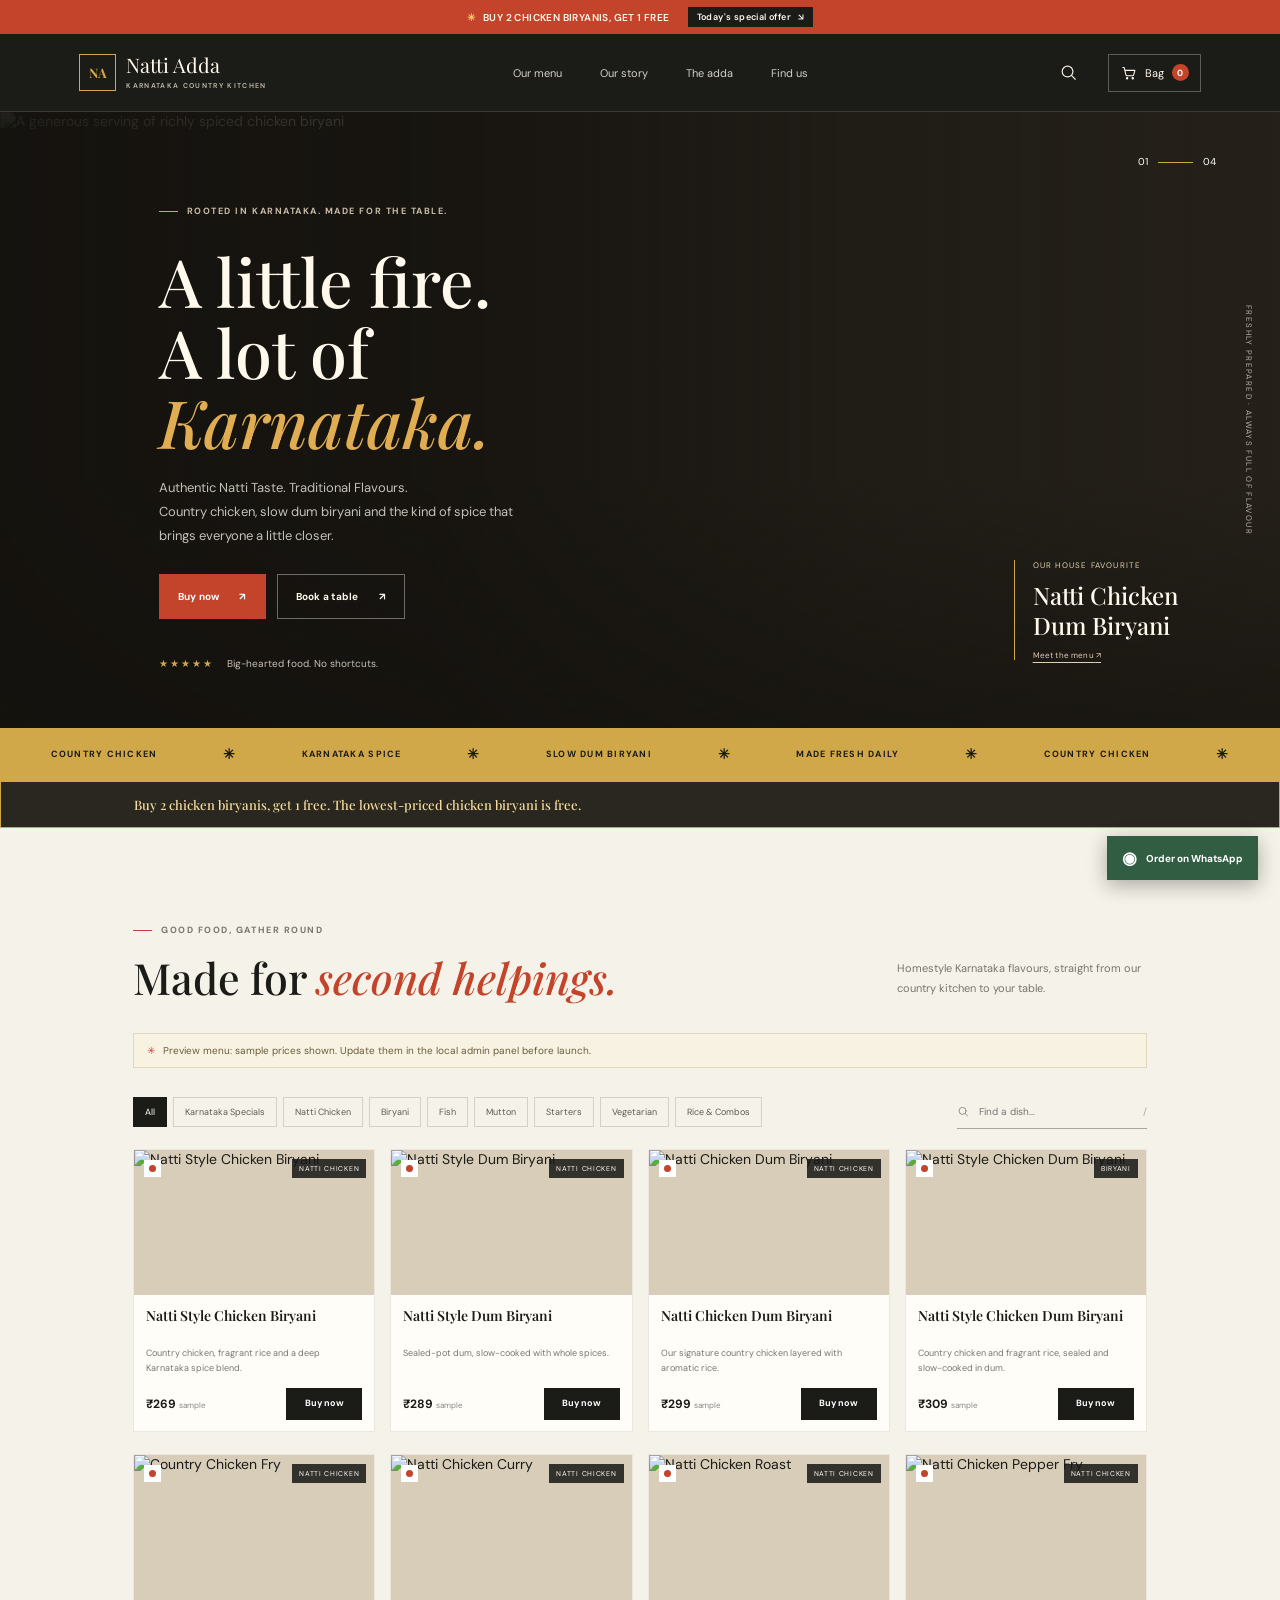
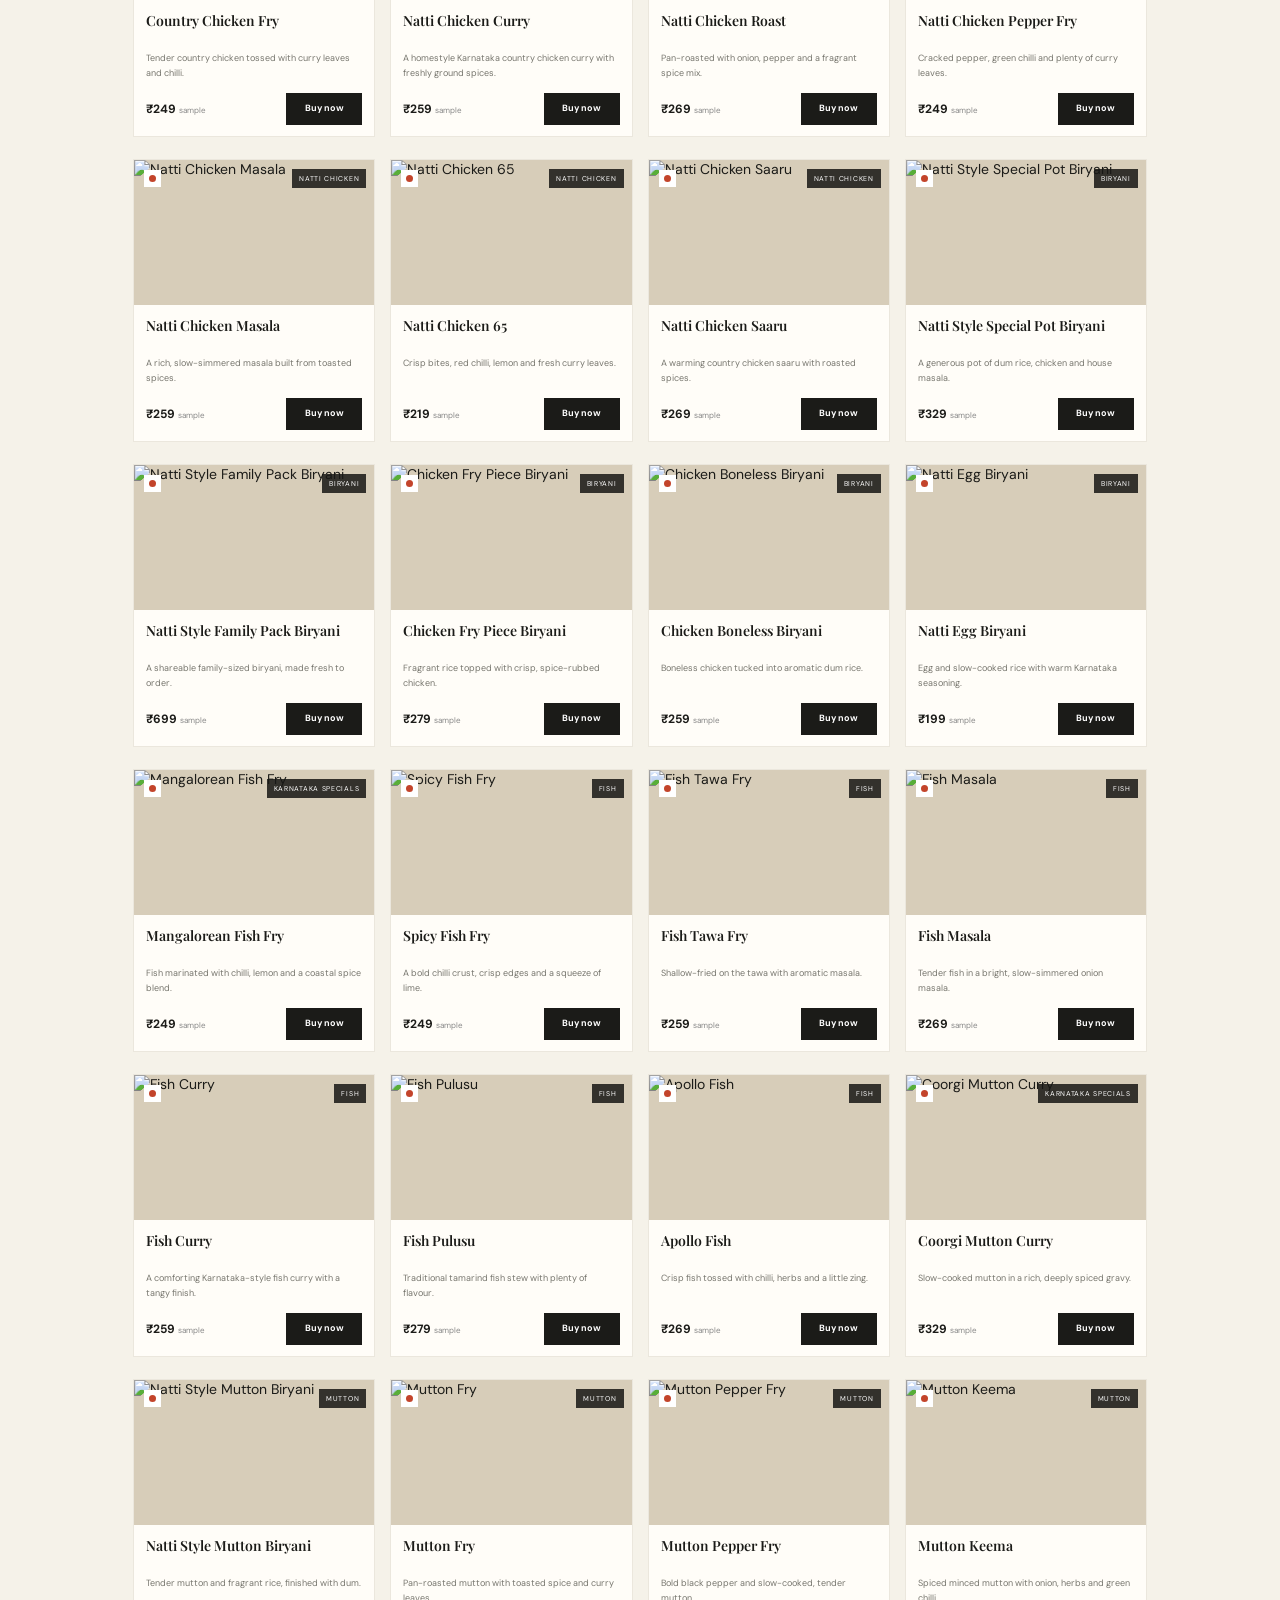
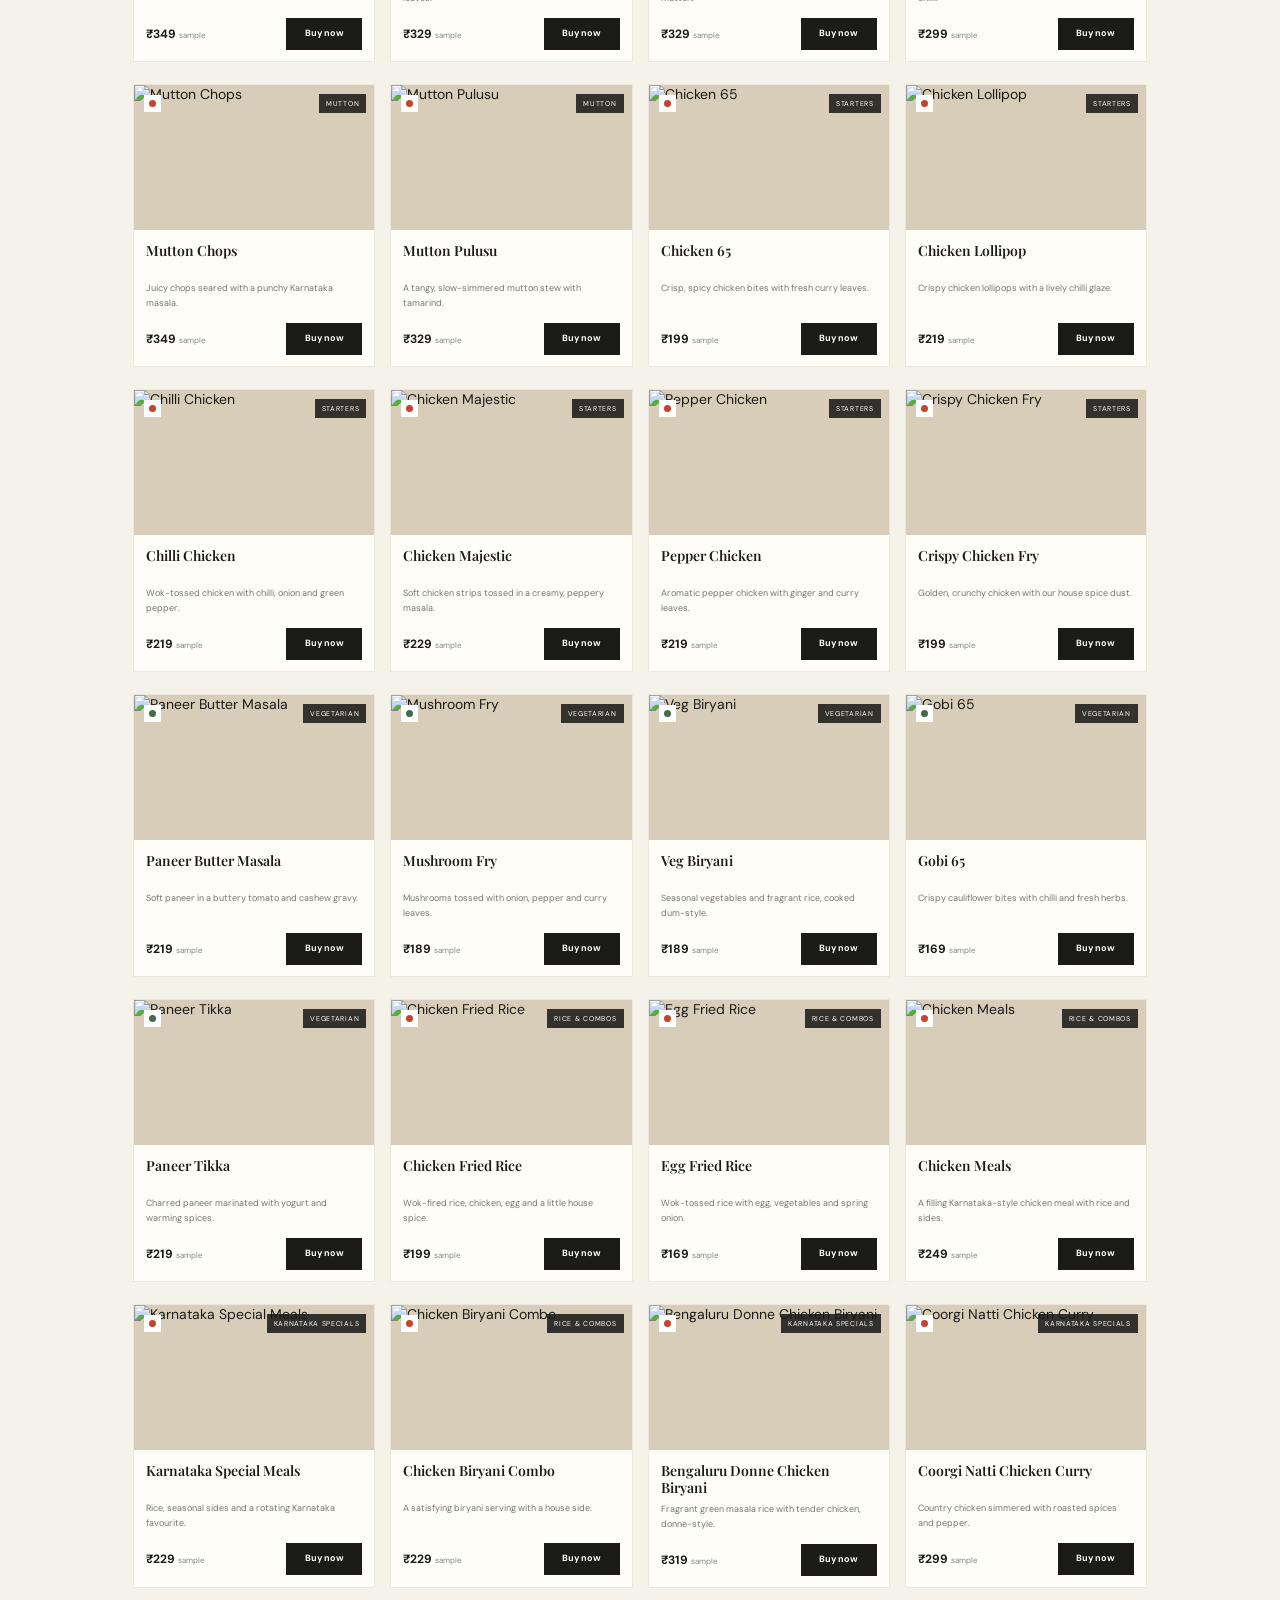
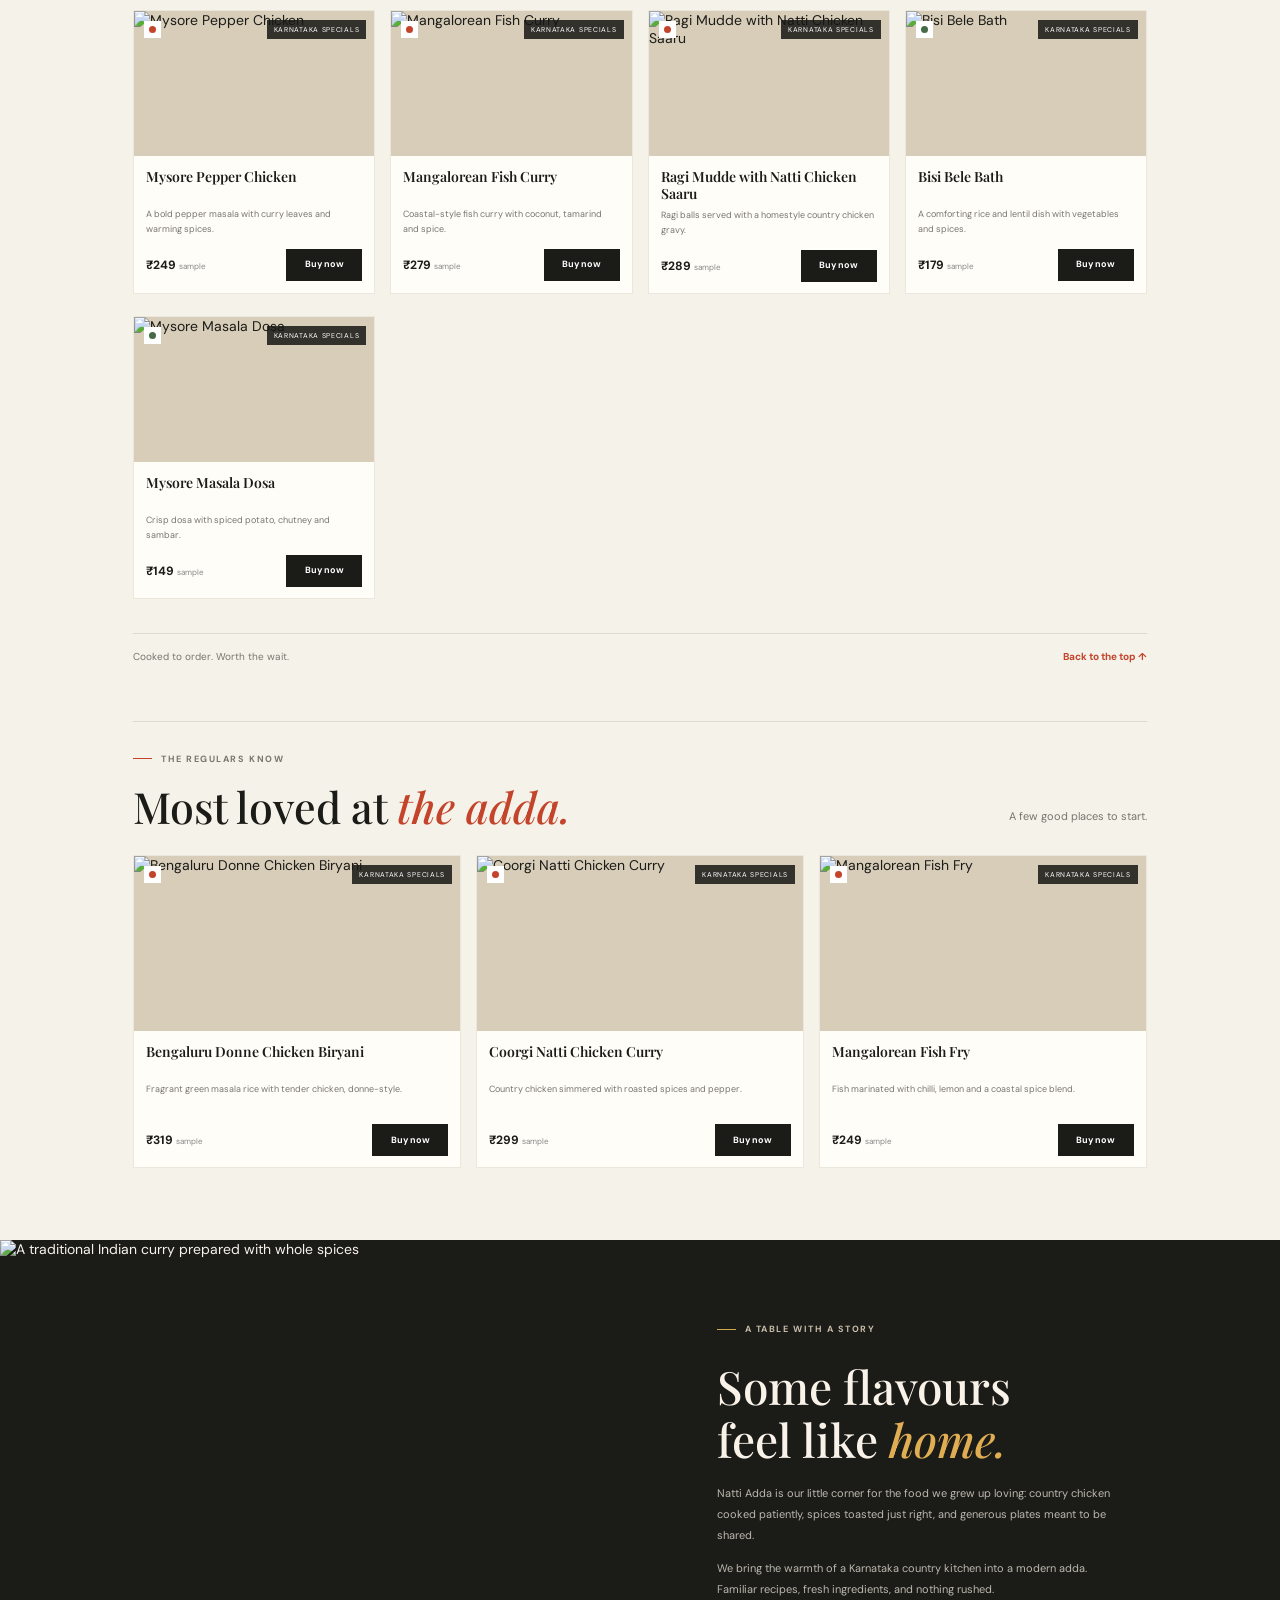
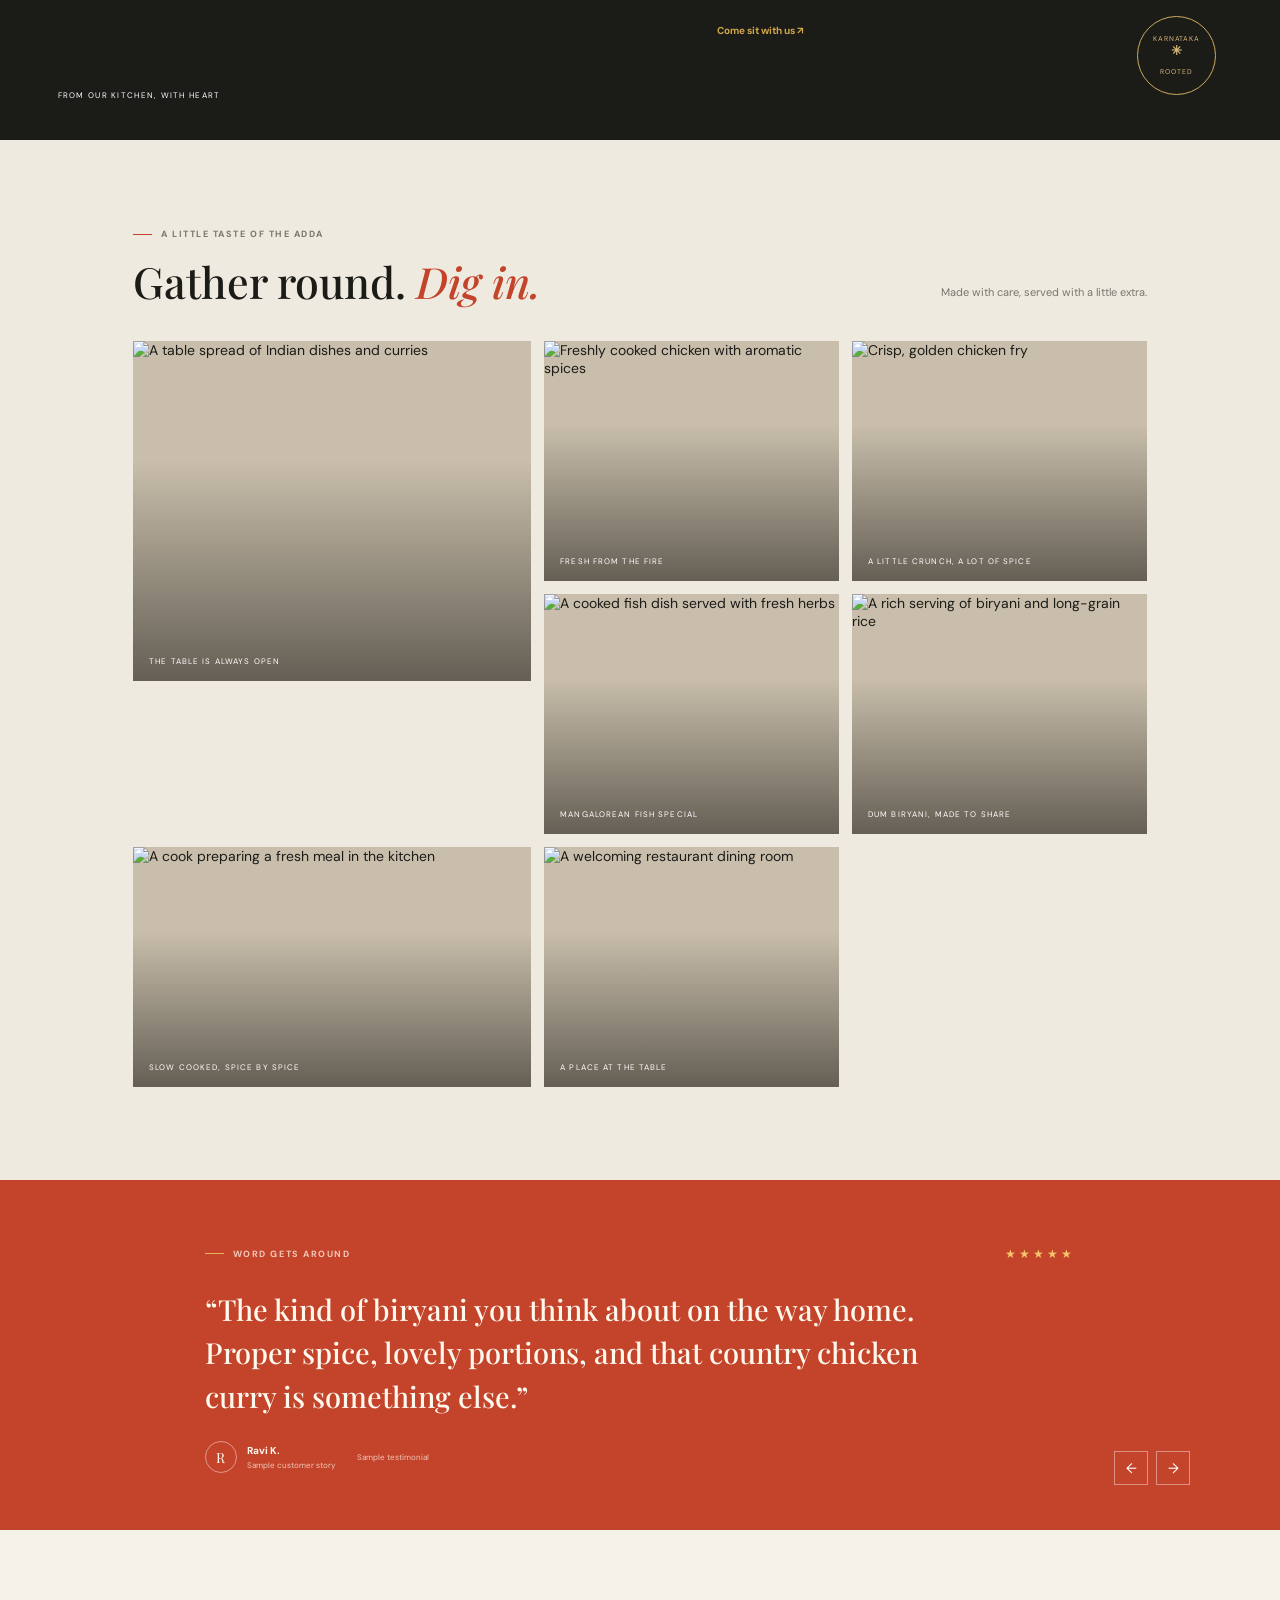
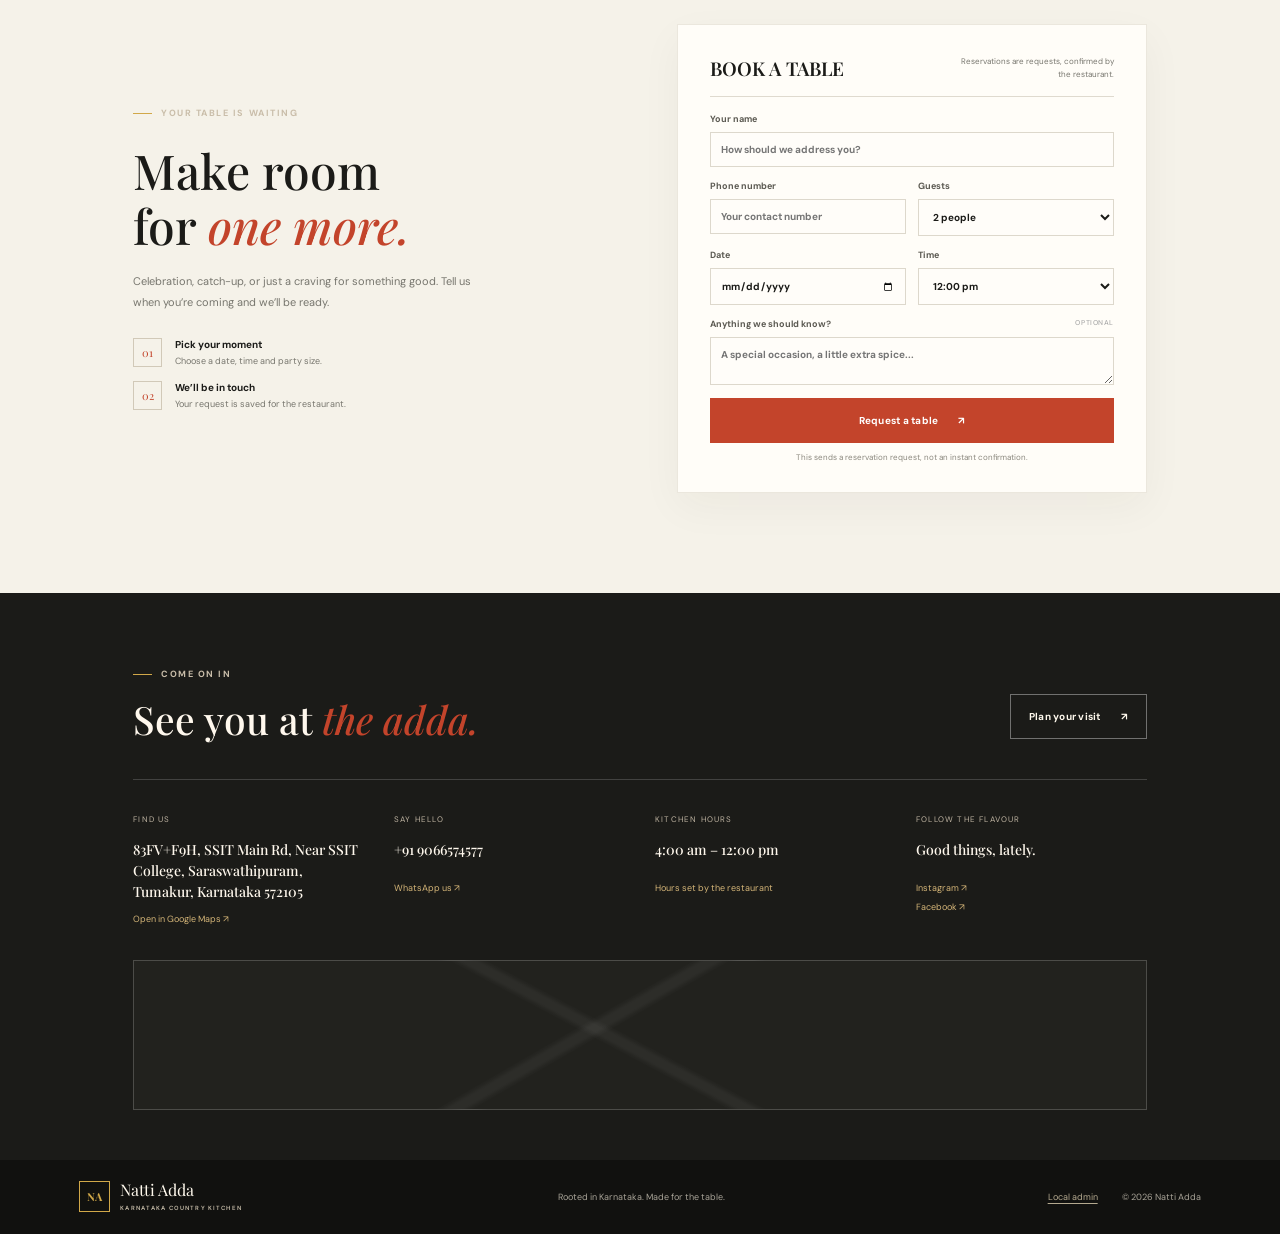
==== natti/index.html @ 39fbff52 "Add files via upload" ====
<!doctype html>
<html lang="en">
<head>
  <meta charset="utf-8">
  <meta name="viewport" content="width=device-width, initial-scale=1">
  <meta name="theme-color" content="#171714">
  <meta name="description" content="Natti Adda brings Karnataka country chicken, slow-cooked biryani and bold regional flavours to your table.">
  <title>Natti Adda | A little fire. A lot of Karnataka.</title>
  <link rel="preconnect" href="https://fonts.googleapis.com">
  <link rel="preconnect" href="https://fonts.gstatic.com" crossorigin>
  <link href="https://fonts.googleapis.com/css2?family=DM+Sans:wght@400;500;600;700&family=Playfair+Display:wght@500;600;700&display=swap" rel="stylesheet">
  <link rel="stylesheet" href="styles.css">
  <script src="app.js" defer></script>
</head>
<body>
  <div class="announcement"><span class="announcement-mark">✳</span> BUY 2 CHICKEN BIRYANIS, GET 1 FREE <a class="announcement-button" href="#todays-offer">Today's special offer <span aria-hidden="true">↘</span></a></div>
  <header class="site-header">
    <a class="brand" href="#home" aria-label="Natti Adda home"><span class="brand-mark">NA</span><span class="brand-name">Natti Adda<small>KARNATAKA COUNTRY KITCHEN</small></span></a>
    <button class="mobile-menu-toggle icon-button" aria-label="Open navigation" aria-expanded="false"><span></span><span></span></button>
    <nav class="main-nav" aria-label="Main navigation"><a href="#menu">Our menu</a><a href="#story">Our story</a><a href="#gallery">The adda</a><a href="#contact">Find us</a></nav>
    <div class="header-actions"><button class="search-trigger icon-button" aria-label="Search menu"><svg viewBox="0 0 24 24" aria-hidden="true"><circle cx="10.8" cy="10.8" r="6.8"></circle><path d="m16 16 4.5 4.5"></path></svg></button><button class="cart-trigger" aria-label="Open cart"><svg viewBox="0 0 24 24" aria-hidden="true"><path d="M4 5h2l2.2 10.1a2 2 0 0 0 2 1.6h7.2a2 2 0 0 0 2-1.6L21 9H7"></path><circle cx="10" cy="20" r="1"></circle><circle cx="18" cy="20" r="1"></circle></svg><span>Bag</span><b class="cart-count">0</b></button></div>
  </header>
  <main>
    <section class="hero" id="home">
      <div class="hero-copy"><div class="eyebrow"><span></span> ROOTED IN KARNATAKA. MADE FOR THE TABLE.</div><h1>A little fire.<br>A lot of <em>Karnataka.</em></h1><p>Authentic Natti Taste. Traditional Flavours.<br>Country chicken, slow dum biryani and the kind of spice that brings everyone a little closer.</p><div class="hero-actions"><a class="button button-red" href="#menu">Buy now <span aria-hidden="true">↗</span></a><a class="button button-line" href="#reserve">Book a table <span aria-hidden="true">↗</span></a></div><div class="hero-footnote"><span class="spice-stars" aria-label="Five out of five">★★★★★</span><span>Big-hearted food. No shortcuts.</span></div></div>
      <div class="hero-visual"><img src="https://images.unsplash.com/photo-1631515243349-e0cb75fb8d3a?auto=format&fit=crop&w=1500&q=88" alt="A generous serving of richly spiced chicken biryani" fetchpriority="high"><div class="hero-image-shade"></div><div class="hero-stamp"><span>OUR HOUSE FAVOURITE</span><strong>Natti Chicken<br>Dum Biryani</strong><a href="#menu">Meet the menu <span aria-hidden="true">↗</span></a></div><div class="hero-image-index">01 <span></span> 04</div></div>
      <div class="hero-side-note">FRESHLY PREPARED · ALWAYS FULL OF FLAVOUR</div>
    </section>
    <div class="ticker" aria-label="Natti Adda specialties"><span>COUNTRY CHICKEN</span><i>✳</i><span>KARNATAKA SPICE</span><i>✳</i><span>SLOW DUM BIRYANI</span><i>✳</i><span>MADE FRESH DAILY</span><i>✳</i><span>COUNTRY CHICKEN</span><i>✳</i></div>
    <section class="menu-section section-pad" id="menu">
      <div class="section-heading"><div><div class="eyebrow eyebrow-dark"><span></span> GOOD FOOD, GATHER ROUND</div><h2>Made for <em>second helpings.</em></h2></div><p>Homestyle Karnataka flavours, straight from our country kitchen to your table.</p></div>
      <div class="price-note"><span>✳</span> Preview menu: sample prices shown. Update them in the local admin panel before launch.</div>
      <div class="menu-controls"><div class="category-list" role="group" aria-label="Filter menu by category"></div><label class="menu-search"><svg viewBox="0 0 24 24" aria-hidden="true"><circle cx="10.8" cy="10.8" r="6.8"></circle><path d="m16 16 4.5 4.5"></path></svg><input id="menu-search" type="search" placeholder="Find a dish..." autocomplete="off"><kbd>/</kbd></label></div>
      <div class="menu-grid" id="menu-grid" aria-live="polite"></div><p class="empty-state" hidden>No dishes match that search. Try another name or category.</p>
      <div class="menu-bottom"><span>Cooked to order. Worth the wait.</span><a href="#menu" class="text-link">Back to the top <span aria-hidden="true">↑</span></a></div>
      <section class="best-sellers"><div class="section-heading"><div><div class="eyebrow eyebrow-dark"><span></span> THE REGULARS KNOW</div><h2>Most loved at <em>the adda.</em></h2></div><p>A few good places to start.</p></div><div class="featured-grid" id="featured-grid"></div></section>
    </section>
    <section class="story-section" id="story"><div class="story-image"><img src="https://images.unsplash.com/photo-1603894584373-5ac82b2ae398?auto=format&fit=crop&w=1200&q=85" alt="A traditional Indian curry prepared with whole spices" loading="lazy"><span class="image-caption">FROM OUR KITCHEN, WITH HEART</span></div><div class="story-copy"><div class="eyebrow"><span></span> A TABLE WITH A STORY</div><h2>Some flavours<br>feel like <em>home.</em></h2><p>Natti Adda is our little corner for the food we grew up loving: country chicken cooked patiently, spices toasted just right, and generous plates meant to be shared.</p><p>We bring the warmth of a Karnataka country kitchen into a modern adda. Familiar recipes, fresh ingredients, and nothing rushed.</p><a href="#reserve" class="text-link text-link-light">Come sit with us <span aria-hidden="true">↗</span></a><div class="story-seal">KARNATAKA<br><b>✳</b><br>ROOTED</div></div></section>
    <section class="gallery-section section-pad" id="gallery"><div class="section-heading"><div><div class="eyebrow eyebrow-dark"><span></span> A LITTLE TASTE OF THE ADDA</div><h2>Gather round. <em>Dig in.</em></h2></div><p>Made with care, served with a little extra.</p></div><div class="gallery-grid"><figure class="gallery-large"><img src="https://images.unsplash.com/photo-1565557623262-b51c2513a641?auto=format&fit=crop&w=1300&q=85" alt="A table spread of Indian dishes and curries" loading="lazy"><figcaption>THE TABLE IS ALWAYS OPEN</figcaption></figure><figure><img src="https://images.unsplash.com/photo-1603133872878-684f208fb84b?auto=format&fit=crop&w=850&q=85" alt="Freshly cooked chicken with aromatic spices" loading="lazy"><figcaption>FRESH FROM THE FIRE</figcaption></figure><figure><img src="https://images.unsplash.com/photo-1626082927389-6cd097cdc6ec?auto=format&fit=crop&w=850&q=85" alt="Crisp, golden chicken fry" loading="lazy"><figcaption>A LITTLE CRUNCH, A LOT OF SPICE</figcaption></figure></div></section>
    <section class="review-section"><div class="review-top"><div class="eyebrow"><span></span> WORD GETS AROUND</div><span class="review-stars">★★★★★</span></div><blockquote>“The kind of biryani you think about on the way home. Proper spice, lovely portions, and that country chicken curry is something else.”</blockquote><div class="review-credit"><span class="review-avatar">R</span><span><b>Ravi K.</b><small>A happy table, Hyderabad</small></span><span class="review-disclaimer">Sample testimonial</span></div><div class="review-arrows"><button class="icon-button" aria-label="Previous review">←</button><button class="icon-button" aria-label="Next review">→</button></div></section>
    <section class="reserve-section section-pad" id="reserve"><div class="reserve-copy"><div class="eyebrow"><span></span> YOUR TABLE IS WAITING</div><h2>Make room<br>for <em>one more.</em></h2><p>Celebration, catch-up, or just a craving for something good. Tell us when you’re coming and we’ll be ready.</p><div class="reserve-detail"><span>01</span><div><b>Pick your moment</b><small>Choose a date, time and party size.</small></div></div><div class="reserve-detail"><span>02</span><div><b>We’ll be in touch</b><small>Your request is saved for the restaurant.</small></div></div></div><form class="reserve-form" id="reservation-form"><div class="form-title"><span>BOOK A TABLE</span><small>Reservations are requests, confirmed by the restaurant.</small></div><label>Your name<input name="name" required maxlength="80" placeholder="How should we address you?"></label><div class="form-row"><label>Phone number<input name="phone" required type="tel" autocomplete="tel" pattern="[0-9+()\-\s]{7,20}" placeholder="Your contact number"></label><label>Guests<select name="guests" required><option value="2">2 people</option><option value="1">1 person</option><option value="3">3 people</option><option value="4">4 people</option><option value="5">5 people</option><option value="6">6 people</option><option value="7">7 people</option><option value="8">8 people</option></select></label></div><div class="form-row"><label>Date<input name="date" type="date" required></label><label>Time<select name="time" required><option value="12:00">12:00 pm</option><option value="12:30">12:30 pm</option><option value="13:00">1:00 pm</option><option value="13:30">1:30 pm</option><option value="19:00">7:00 pm</option><option value="19:30">7:30 pm</option><option value="20:00">8:00 pm</option><option value="20:30">8:30 pm</option></select></label></div><label>Anything we should know? <span class="optional">OPTIONAL</span><textarea name="note" rows="2" maxlength="240" placeholder="A special occasion, a little extra spice..."></textarea></label><button class="button button-red button-full" type="submit">Request a table <span aria-hidden="true">↗</span></button><p class="form-footnote">This sends a reservation request, not an instant confirmation.</p></form></section>
    <section class="contact-section" id="contact"><div class="contact-top"><div><div class="eyebrow"><span></span> COME ON IN</div><h2>See you at <em>the adda.</em></h2></div><a class="button button-line" href="#reserve">Plan your visit <span aria-hidden="true">↗</span></a></div><div class="contact-grid"><div><span class="contact-label">FIND US</span><p class="contact-value" data-contact="address">83FV+F9H, SSIT Main Rd, Near SSIT College, Saraswathipuram, Tumakur, Karnataka 572105</p><a class="contact-link map-link" href="https://maps.google.com/?q=83FV%2BF9H%2C%20SSIT%20Main%20Rd%2C%20Near%20SSIT%20College%2C%20Saraswathipuram%2C%20Tumakur%2C%20Karnataka%20572105" target="_blank" rel="noreferrer">Open in Google Maps ↗</a></div><div><span class="contact-label">SAY HELLO</span><p class="contact-value" data-contact="phone">Add your phone in Admin</p><a class="contact-link whatsapp-link" href="https://wa.me/?text=Hello%20Natti%20Adda" target="_blank" rel="noreferrer">WhatsApp us ↗</a></div><div><span class="contact-label">KITCHEN HOURS</span><p class="contact-value" data-contact="hours">4:00 am – 12:00 pm</p><span class="contact-link">Hours set by the restaurant</span></div><div><span class="contact-label">FOLLOW THE FLAVOUR</span><p class="contact-value">Good things, lately.</p><a class="contact-link instagram-link" href="https://instagram.com/" target="_blank" rel="noreferrer">Instagram ↗</a></div></div><div class="map-placeholder"><div class="map-pin">✳</div><span>MAP LOCATION SET BY THE RESTAURANT</span><a class="map-link" href="https://maps.google.com/?q=83FV%2BF9H%2C%20SSIT%20Main%20Rd%2C%20Near%20SSIT%20College%2C%20Saraswathipuram%2C%20Tumakur%2C%20Karnataka%20572105" target="_blank" rel="noreferrer">Find Natti Adda on Google Maps ↗</a></div></section>
  </main>
  <footer class="site-footer"><a class="brand brand-footer" href="#home"><span class="brand-mark">NA</span><span class="brand-name">Natti Adda<small>KARNATAKA COUNTRY KITCHEN</small></span></a><span>Rooted in Karnataka. Made for the table.</span><div><button class="admin-open" type="button">Local admin</button><span>© <span id="year"></span> Natti Adda</span></div></footer>
  <a class="floating-whatsapp" href="https://wa.me/?text=Hello%20Natti%20Adda%2C%20I%27d%20like%20to%20order." target="_blank" rel="noreferrer" aria-label="Start an order on WhatsApp"><span class="wa-icon">◉</span><span>Order on WhatsApp</span></a>
  <div class="drawer-scrim" hidden></div><aside class="cart-drawer" aria-label="Your order" aria-hidden="true"><div class="drawer-header"><div><span class="eyebrow eyebrow-dark"><span></span> YOUR ORDER</span><h2>Your bag <span class="drawer-count">(0)</span></h2></div><button class="icon-button cart-close" aria-label="Close cart">×</button></div><div class="cart-items"></div><div class="cart-empty"><span>✳</span><b>Your table is waiting.</b><p>Add something delicious from the menu.</p><button class="text-link browse-menu">Browse the menu ↗</button></div><form id="checkout-form" class="checkout-form"><div class="cart-totals"><div class="cart-total cart-subtotal"><span>Subtotal</span><strong>₹0</strong></div><div class="cart-discount" hidden><span>Buy 2, get 1 free</span><strong>−₹0</strong></div><div class="cart-total cart-grand-total"><span>Total</span><strong>₹0</strong></div></div><p class="checkout-note">Buy 2 menu items, get the lowest-priced one free. Delivery fees, if any, are confirmed by the restaurant.</p><label>Your name<input name="name" required maxlength="80" placeholder="Name for the order"></label><label>Phone number<input name="phone" required type="tel" pattern="[0-9+()\-\s]{7,20}" placeholder="Your contact number"></label><label>Delivery address<textarea name="address" required rows="2" maxlength="300" placeholder="Where should we bring it?"></textarea></label><button class="button button-red button-full checkout-submit" type="submit">Continue on WhatsApp <span aria-hidden="true">↗</span></button><small class="checkout-footnote">WhatsApp opens a message for you to send to the restaurant.</small></form></aside>
  <dialog class="admin-dialog"><div class="admin-header"><div><span class="eyebrow eyebrow-dark"><span></span> RESTAURANT TOOLS</span><h2>Local admin</h2><p class="admin-owner">Admin: Prajwal</p></div><button class="icon-button admin-close" aria-label="Close admin">×</button></div><div class="admin-warning"><b>Browser preview only.</b> This panel is not secured, changes stay on this device, and there is no shared database. Connect a backend and authentication before using for business.</div><div class="admin-tabs" role="tablist"><button class="admin-tab is-active" data-admin-tab="menu" role="tab">Menu</button><button class="admin-tab" data-admin-tab="orders" role="tab">Orders</button><button class="admin-tab" data-admin-tab="reservations" role="tab">Reservations</button><button class="admin-tab" data-admin-tab="settings" role="tab">Restaurant</button></div><div class="admin-content"></div></dialog>
  <div class="toast" role="status" aria-live="polite"></div>
</body>
</html>
---- natti/styles.css ----
:root{--ink:#1b1b18;--ink-soft:#34342f;--cream:#f5f2e9;--paper:#fffdf8;--line:#dfdacf;--muted:#77766e;--red:#c3442b;--red-dark:#a63420;--gold:#d1a849;--green:#466a48;--font-body:'DM Sans',sans-serif;--font-display:'Playfair Display',Georgia,serif}*{box-sizing:border-box}html{scroll-behavior:smooth;scroll-padding-top:90px}body{margin:0;background:var(--cream);color:var(--ink);font-family:var(--font-body);font-size:14px;-webkit-font-smoothing:antialiased}button,input,textarea,select{font:inherit}button,a{-webkit-tap-highlight-color:transparent}a{color:inherit;text-decoration:none}button{color:inherit}.announcement{height:34px;background:var(--red);color:#fff8ed;display:flex;align-items:center;justify-content:center;gap:8px;font-size:10px;font-weight:600;letter-spacing:.04em}.announcement-mark{color:#f6cb73}.announcement a{margin-left:10px;text-decoration:underline;text-underline-offset:3px}.site-header{height:78px;background:var(--ink);color:#fff9ed;display:flex;align-items:center;justify-content:space-between;padding:0 6.2%;position:sticky;top:0;z-index:20;border-bottom:1px solid #ffffff20}.brand{display:flex;align-items:center;gap:10px;min-width:190px}.brand-mark{width:37px;height:37px;border:1px solid var(--gold);color:var(--gold);display:grid;place-items:center;font-family:var(--font-display);font-size:13px;font-weight:700;letter-spacing:0}.brand-name{font-family:var(--font-display);font-size:20px;line-height:1.04}.brand-name small{display:block;font:600 7px var(--font-body);letter-spacing:.19em;color:#c5bba8;margin-top:5px}.main-nav{display:flex;align-items:center;gap:38px}.main-nav a{font-size:11px;color:#d4d0c8;transition:color .2s}.main-nav a:hover,.contact-link:hover{color:var(--gold)}.header-actions{display:flex;align-items:center;gap:22px}.icon-button{width:34px;height:34px;border:0;background:none;color:inherit;display:grid;place-items:center;cursor:pointer}.icon-button svg,.cart-trigger svg,.menu-search svg{width:19px;height:19px;fill:none;stroke:currentColor;stroke-width:1.5;stroke-linecap:round;stroke-linejoin:round}.search-trigger{color:#f4eee3}.cart-trigger{height:38px;display:flex;align-items:center;gap:8px;border:1px solid #ffffff49;background:transparent;color:#fff9ed;padding:0 11px;font-size:11px;cursor:pointer}.cart-trigger svg{width:17px}.cart-trigger b{background:var(--red);color:white;width:17px;height:17px;display:grid;place-items:center;border-radius:50%;font-size:9px}.mobile-menu-toggle{display:none}.hero{background:var(--ink);color:#fff9ed;min-height:570px;display:grid;grid-template-columns:1fr 1.06fr;position:relative;overflow:hidden}.hero-copy{padding:93px 5vw 58px 12.4%;position:relative;z-index:1}.eyebrow{display:flex;align-items:center;gap:9px;color:#c9bda9;font-size:9px;font-weight:700;letter-spacing:.17em}.eyebrow>span{display:inline-block;width:19px;height:1px;background:var(--gold)}h1,h2,p{margin-top:0}.hero h1{font:500 clamp(47px,5.2vw,72px)/1.06 var(--font-display);letter-spacing:0;margin:29px 0 18px}.hero h1 em,h2 em{font-weight:500;color:#e0ad53}.hero-copy>p{max-width:370px;color:#c4c0b7;font-size:13px;line-height:1.85;margin-bottom:26px}.hero-actions{display:flex;gap:11px;flex-wrap:wrap}.button{min-height:45px;padding:0 18px;display:inline-flex;align-items:center;justify-content:center;gap:20px;font-size:10px;font-weight:700;letter-spacing:.025em;cursor:pointer;border:1px solid transparent;transition:transform .2s,background .2s,color .2s}.button:hover{transform:translateY(-2px)}.button-red{background:var(--red);color:white}.button-red:hover{background:var(--red-dark)}.button-line{border-color:#ffffff60;color:#fff9ed;background:transparent}.button-line:hover{border-color:var(--gold);color:var(--gold)}.hero-footnote{display:flex;align-items:center;gap:13px;margin-top:38px;color:#c7c1b6;font-size:10px}.spice-stars{color:var(--gold);letter-spacing:2px}.hero-visual{margin:34px 6.2% 34px 0;position:relative;overflow:hidden;min-height:500px;background:#51463b}.hero-visual>img{width:100%;height:100%;position:absolute;inset:0;object-fit:cover;animation:image-arrive .9s ease-out both}.hero-image-shade{position:absolute;inset:0;background:linear-gradient(90deg,rgba(20,18,14,.32),transparent 65%),linear-gradient(0deg,rgba(20,18,14,.5),transparent 42%)}.hero-stamp{position:absolute;left:8%;bottom:9%;padding-left:18px;border-left:1px solid var(--gold)}.hero-stamp>span,.hero-stamp>a{display:block;font-size:8px;letter-spacing:.15em;color:#e0d1b3}.hero-stamp strong{display:block;font:500 24px/1.26 var(--font-display);margin:10px 0}.hero-stamp>a{letter-spacing:.02em;text-decoration:underline;text-underline-offset:4px}.hero-image-index{position:absolute;right:5%;bottom:7%;font-size:10px;color:#fff}.hero-image-index span{display:inline-block;width:35px;height:1px;background:var(--gold);vertical-align:middle;margin:0 7px}.hero-side-note{position:absolute;right:2%;top:50%;writing-mode:vertical-rl;transform:translateY(-50%);font-size:8px;letter-spacing:.17em;color:#b9b1a3}.ticker{height:53px;background:var(--gold);color:var(--ink);display:flex;align-items:center;justify-content:space-evenly;gap:15px;overflow:hidden;white-space:nowrap;font-size:9px;font-weight:700;letter-spacing:.14em}.ticker i{font-size:14px;font-style:normal}.section-pad{padding-left:10.4%;padding-right:10.4%}.menu-section{padding-top:96px;padding-bottom:72px;background:var(--cream)}.section-heading{display:flex;align-items:flex-end;justify-content:space-between;gap:30px}.eyebrow-dark{color:#7b766c}.eyebrow-dark>span{background:var(--red)}h2{font:500 43px/1.15 var(--font-display);letter-spacing:0;margin:17px 0 0}.section-heading h2 em,.reserve-copy h2 em,.contact-top h2 em{color:var(--red)}.section-heading>p{max-width:250px;color:var(--muted);font-size:11px;line-height:1.8;margin-bottom:4px}.price-note{margin-top:30px;padding:10px 13px;border:1px solid #e1d7bc;background:#f8f2e3;color:#6b5d3b;font-size:10px;display:flex;align-items:center;gap:8px}.price-note span{color:var(--red)}.menu-controls{display:flex;justify-content:space-between;align-items:center;gap:16px;margin:27px 0 20px}.category-list{display:flex;align-items:center;gap:6px;flex-wrap:wrap}.category-pill{border:1px solid #d5d0c4;background:transparent;color:#5e5c54;padding:8px 11px;font-size:9px;white-space:nowrap;cursor:pointer;transition:all .2s}.category-pill:hover,.category-pill.is-active{background:var(--ink);border-color:var(--ink);color:white}.menu-search{height:34px;min-width:190px;border-bottom:1px solid #aaa69b;display:flex;align-items:center;gap:8px;color:#777}.menu-search svg{width:15px}.menu-search input{border:0;outline:0;background:transparent;width:100%;min-width:0;font-size:10px;color:var(--ink)}.menu-search kbd{font:10px var(--font-body);color:#aaa}.menu-grid{display:grid;grid-template-columns:repeat(4,minmax(0,1fr));gap:22px 15px}.dish-card{min-width:0;background:var(--paper);border:1px solid #ebe7dd;transition:transform .25s,box-shadow .25s;animation:card-arrive .4s both}.dish-card:hover{transform:translateY(-4px);box-shadow:0 12px 24px #28211612}.dish-image{height:145px;position:relative;overflow:hidden;background:#d7cdb9}.dish-image img{width:100%;height:100%;display:block;object-fit:cover;transition:transform .5s}.dish-card:hover .dish-image img{transform:scale(1.045)}.diet-dot{position:absolute;top:10px;left:10px;width:17px;height:17px;border:1px solid #fff;background:#fff;display:grid;place-items:center}.diet-dot:after{content:'';width:7px;height:7px;border-radius:50%;background:var(--red)}.diet-dot.veg:after{background:var(--green)}.dish-category{position:absolute;right:8px;top:9px;background:#171714d9;color:white;padding:5px 7px;font-size:7px;letter-spacing:.1em;text-transform:uppercase}.dish-info{padding:12px 12px 11px}.dish-info h3{min-height:34px;font:600 14px/1.25 var(--font-display);margin:0 0 5px}.dish-info p{height:31px;overflow:hidden;color:#77766e;font-size:9px;line-height:1.7;margin:0 0 11px}.dish-meta{display:flex;align-items:center;justify-content:space-between;gap:6px}.dish-price{font-size:12px;font-weight:700}.dish-price small{font-size:8px;font-weight:400;color:#888}.add-button{width:30px;height:29px;display:grid;place-items:center;background:var(--ink);color:white;border:0;font-size:18px;line-height:1;cursor:pointer;transition:background .2s}.add-button:hover{background:var(--red)}.dish-card.unavailable{opacity:.55}.dish-card.unavailable .add-button{background:#aaa;cursor:not-allowed}.empty-state{text-align:center;color:var(--muted);padding:50px 10px}.menu-bottom{border-top:1px solid var(--line);margin-top:34px;padding-top:16px;display:flex;justify-content:space-between;color:#77766e;font-size:10px}.text-link{color:var(--red);font-size:10px;font-weight:700;cursor:pointer;background:none;border:0;padding:0}.story-section{background:var(--ink);color:#f8f2e8;min-height:500px;display:grid;grid-template-columns:1fr 1fr}.story-image{position:relative;min-height:500px;overflow:hidden}.story-image img{width:100%;height:100%;position:absolute;inset:0;object-fit:cover;filter:saturate(.83)}.image-caption{position:absolute;left:9%;bottom:8%;font-size:8px;letter-spacing:.16em;color:white}.story-copy{position:relative;padding:83px 13% 70px 12%}.story-copy h2{font-size:46px;margin:25px 0 17px}.story-copy>p{max-width:410px;font-size:11px;line-height:1.9;color:#bcb8ae;margin-bottom:12px}.text-link-light{display:inline-block;color:var(--gold);margin-top:13px}.story-seal{position:absolute;right:10%;bottom:9%;width:79px;height:79px;border:1px solid #cfaa5e;color:#d4b578;border-radius:50%;display:grid;align-content:center;justify-items:center;text-align:center;font-size:7px;line-height:1.4;letter-spacing:.13em}.story-seal b{font-size:13px;line-height:1}.gallery-section{padding-top:88px;padding-bottom:93px;background:#eeeadf}.gallery-grid{display:grid;grid-template-columns:1.35fr 1fr 1fr;gap:13px;margin-top:34px}.gallery-grid figure{height:240px;margin:0;position:relative;overflow:hidden;background:#c9beab}.gallery-grid .gallery-large{height:340px;grid-row:span 2}.gallery-grid img{width:100%;height:100%;object-fit:cover;display:block;transition:transform .5s}.gallery-grid figure:hover img{transform:scale(1.035)}.gallery-grid figure:after{content:'';position:absolute;inset:35% 0 0;background:linear-gradient(transparent,#1615118f)}.gallery-grid figcaption{position:absolute;z-index:1;bottom:15px;left:16px;color:#fff;font-size:8px;letter-spacing:.14em}.review-section{background:var(--red);color:#fff8ed;padding:66px 16% 57px;position:relative}.review-top{display:flex;align-items:center;justify-content:space-between}.review-top .eyebrow{color:#f4c8b7}.review-top .eyebrow>span{background:#e5b355}.review-stars{color:#f5c46b;letter-spacing:3px;font-size:12px}.review-section blockquote{max-width:780px;font:500 29px/1.5 var(--font-display);margin:26px 0 23px}.review-credit{display:flex;align-items:center;gap:10px}.review-avatar{width:32px;height:32px;display:grid;place-items:center;border:1px solid #ffffff70;border-radius:50%;font-family:var(--font-display)}.review-credit b,.review-credit small{display:block}.review-credit b{font-size:10px}.review-credit small{font-size:8px;color:#f2c6b8;margin-top:3px}.review-disclaimer{margin-left:12px;color:#f2c6b8;font-size:8px}.review-arrows{position:absolute;right:7%;bottom:45px;display:flex;gap:8px}.review-arrows .icon-button{border:1px solid #ffffff69;color:white;font-size:14px}.reserve-section{padding-top:94px;padding-bottom:100px;display:grid;grid-template-columns:.9fr 1fr;gap:12%;align-items:center;background:var(--cream)}.reserve-copy h2{font-size:48px;margin:24px 0 18px}.reserve-copy>p{max-width:360px;color:var(--muted);font-size:11px;line-height:1.9;margin-bottom:25px}.reserve-detail{display:flex;align-items:center;gap:13px;margin-top:14px}.reserve-detail>span{width:29px;height:29px;display:grid;place-items:center;border:1px solid #d1c9b8;color:var(--red);font:11px var(--font-display)}.reserve-detail b,.reserve-detail small{display:block}.reserve-detail b{font-size:10px}.reserve-detail small{font-size:9px;color:var(--muted);margin-top:4px}.reserve-form{background:var(--paper);padding:30px 32px;border:1px solid #ebe7dd;box-shadow:0 14px 40px #3027180b}.form-title{display:flex;justify-content:space-between;align-items:flex-start;gap:12px;border-bottom:1px solid var(--line);padding-bottom:15px;margin-bottom:16px}.form-title span{font:600 19px var(--font-display)}.form-title small{max-width:165px;color:var(--muted);font-size:8px;line-height:1.6;text-align:right}.reserve-form label,.checkout-form label{display:block;margin-bottom:13px;font-size:9px;font-weight:700;color:#5c5a52}.reserve-form input,.reserve-form select,.reserve-form textarea,.checkout-form input,.checkout-form textarea{display:block;width:100%;margin-top:7px;padding:10px 10px;border:1px solid #ddd8cc;border-radius:0;background:#fffdf9;color:var(--ink);font-size:10px;outline:none}.reserve-form input:focus,.reserve-form select:focus,.reserve-form textarea:focus,.checkout-form input:focus,.checkout-form textarea:focus{border-color:var(--red)}.reserve-form textarea,.checkout-form textarea{resize:vertical}.form-row{display:grid;grid-template-columns:1fr 1fr;gap:12px}.optional{float:right;color:#aaa;font-size:7px;font-weight:500;letter-spacing:.08em}.button-full{width:100%;min-height:45px}.form-footnote{text-align:center;color:#8a877d;font-size:8px;margin:9px 0 0}.contact-section{background:var(--ink);color:#fff8ed;padding:75px 10.4% 50px}.contact-top{display:flex;justify-content:space-between;align-items:flex-end;padding-bottom:37px;border-bottom:1px solid #ffffff2c}.contact-top h2{font-size:39px;margin-top:17px}.contact-top .button{margin-bottom:3px}.contact-grid{display:grid;grid-template-columns:repeat(4,1fr);gap:30px;padding:28px 0 34px}.contact-label{font-size:8px;letter-spacing:.15em;color:#bdb2a0}.contact-value{min-height:32px;margin:13px 0 6px;font:500 14px/1.5 var(--font-display)}.contact-link{font-size:9px;color:#d4b578;transition:color .2s}.map-placeholder{height:150px;border:1px solid #ffffff30;background-color:#22221e;background-image:linear-gradient(28deg,transparent 46%,#ffffff0d 47%,#ffffff0d 48%,transparent 49%),linear-gradient(150deg,transparent 44%,#ffffff0d 45%,#ffffff0d 46%,transparent 47%);display:flex;flex-direction:column;align-items:center;justify-content:center;gap:9px}.map-pin{width:28px;height:28px;border:1px solid var(--gold);border-radius:50%;display:grid;place-items:center;color:var(--gold)}.map-placeholder>span{font-size:8px;letter-spacing:.16em;color:#bdb2a0}.site-footer{min-height:74px;background:#11110f;color:#a8a397;padding:14px 6.2%;display:flex;align-items:center;justify-content:space-between;gap:20px;font-size:9px}.brand-footer{min-width:auto;color:#fff9ed}.brand-footer .brand-mark{width:31px;height:31px;font-size:11px}.brand-footer .brand-name{font-size:16px}.brand-footer .brand-name small{font-size:6px}.site-footer>div{display:flex;align-items:center;gap:18px}.admin-open{border:0;background:none;color:#b4a98f;font-size:9px;cursor:pointer;text-decoration:underline;text-underline-offset:3px}.floating-whatsapp{position:fixed;right:22px;bottom:20px;z-index:15;display:flex;align-items:center;gap:9px;padding:11px 15px;background:#315e42;color:white;box-shadow:0 5px 20px #1115;font-size:10px;font-weight:700;transition:transform .2s}.floating-whatsapp:hover{transform:translateY(-3px)}.wa-icon{font-size:17px}.drawer-scrim{position:fixed;inset:0;background:#12120f99;z-index:29}.cart-drawer{position:fixed;z-index:30;top:0;right:0;width:min(410px,100%);height:100dvh;background:var(--paper);padding:25px 25px 20px;transform:translateX(105%);transition:transform .3s ease;display:flex;flex-direction:column;overflow:auto}.cart-drawer.is-open{transform:translateX(0)}.drawer-header,.admin-header{display:flex;align-items:flex-start;justify-content:space-between;border-bottom:1px solid var(--line);padding-bottom:17px}.drawer-header h2,.admin-header h2{font-size:28px;margin-top:9px}.drawer-count{font:400 12px var(--font-body);color:var(--muted)}.cart-close,.admin-close{font-size:25px;color:var(--ink)}.cart-items{overflow:auto;flex:0 1 auto}.cart-line{display:grid;grid-template-columns:1fr auto;gap:10px;padding:15px 0;border-bottom:1px solid var(--line)}.cart-line h3{font:600 14px var(--font-display);margin:0 0 5px}.cart-line small{color:var(--muted);font-size:9px}.cart-line-total{font-weight:700;font-size:11px}.quantity-control{display:flex;align-items:center;gap:9px;margin-top:10px}.quantity-control button{width:23px;height:22px;border:1px solid var(--line);background:white;cursor:pointer}.quantity-control span{font-size:10px}.remove-item{border:0;background:none;color:var(--red);font-size:9px;cursor:pointer}.cart-empty{padding:35px 10px;text-align:center;color:var(--muted)}.cart-empty>span{display:block;color:var(--gold);font-size:24px}.cart-empty b{display:block;color:var(--ink);font:600 17px var(--font-display);margin-top:9px}.cart-empty p{font-size:10px}.cart-empty .text-link{margin-top:5px}.checkout-form{margin-top:auto;border-top:1px solid var(--line);padding-top:13px}.cart-total{display:flex;justify-content:space-between;font-size:11px}.cart-total strong{font-size:16px}.checkout-note,.checkout-footnote{display:block;color:#88857b;font-size:8px;line-height:1.5;margin:6px 0 13px}.checkout-form label{margin-bottom:10px}.checkout-form input,.checkout-form textarea{padding:9px}.checkout-form[hidden]{display:none}.checkout-submit:disabled{opacity:.45;cursor:not-allowed}.toast{position:fixed;left:50%;bottom:24px;z-index:55;transform:translate(-50%,20px);padding:12px 16px;background:var(--ink);color:white;font-size:10px;opacity:0;pointer-events:none;transition:all .2s;max-width:calc(100% - 32px);text-align:center}.toast.is-visible{opacity:1;transform:translate(-50%,0)}.admin-dialog{width:min(760px,calc(100% - 24px));max-height:88dvh;border:0;background:var(--paper);color:var(--ink);padding:25px;box-shadow:0 20px 70px #0005}.admin-dialog::backdrop{background:#11110fc2}.admin-warning{margin:16px 0;padding:12px;background:#fff3dc;border:1px solid #eed39c;color:#695a38;font-size:9px;line-height:1.6}.admin-warning b{margin-right:4px}.admin-tabs{display:flex;gap:6px;overflow:auto;border-bottom:1px solid var(--line);margin-bottom:16px}.admin-tab{border:0;border-bottom:2px solid transparent;background:none;padding:10px 12px;color:#777;font-size:10px;cursor:pointer;white-space:nowrap}.admin-tab.is-active{border-color:var(--red);color:var(--ink);font-weight:700}.admin-content{max-height:53dvh;overflow:auto;padding-right:4px}.admin-content h3{font:600 16px var(--font-display);margin:13px 0}.admin-content p,.admin-empty{color:var(--muted);font-size:10px;line-height:1.6}.admin-form{padding:15px;background:var(--cream);margin-bottom:15px}.admin-form label{display:block;font-size:9px;font-weight:700;margin-bottom:10px}.admin-form input,.admin-form textarea,.admin-form select{display:block;width:100%;border:1px solid #d8d2c5;background:white;padding:8px;margin-top:5px;font-size:10px}.admin-form-row{display:grid;grid-template-columns:1fr 1fr;gap:10px}.admin-form .button{min-height:36px}.admin-item{border-top:1px solid var(--line);padding:10px 0}.admin-item summary{font:600 12px var(--font-display);cursor:pointer}.admin-item form{padding:12px 0 0}.admin-inline{display:flex;align-items:center;gap:7px;font-size:9px;margin:8px 0}.admin-inline input{width:auto}.admin-record{border:1px solid var(--line);padding:12px;margin:8px 0}.admin-record strong{font:600 14px var(--font-display)}.admin-record p{margin:6px 0}.admin-record .button{min-height:31px;padding:0 10px;font-size:9px}.admin-status{font-size:8px;color:var(--red);margin-top:5px}.search-trigger:focus-visible,.button:focus-visible,.add-button:focus-visible,.icon-button:focus-visible,a:focus-visible,.category-pill:focus-visible{outline:2px solid var(--gold);outline-offset:3px}@keyframes image-arrive{from{transform:scale(1.04);opacity:.5}to{transform:scale(1);opacity:1}}@keyframes card-arrive{from{opacity:0;transform:translateY(8px)}to{opacity:1;transform:translateY(0)}}
@media(min-width:1500px){.hero{min-height:650px}.hero-visual{min-height:580px}.hero-copy{padding-top:115px}.dish-image{height:180px}.section-pad{padding-left:13%;padding-right:13%}}
@media(max-width:1050px){.site-header{padding:0 4%}.main-nav{gap:20px}.hero-copy{padding-left:8%}.hero-side-note{display:none}.section-pad{padding-left:7%;padding-right:7%}.menu-grid{grid-template-columns:repeat(3,minmax(0,1fr))}.contact-section{padding-left:7%;padding-right:7%}.reserve-section{gap:7%}.story-copy{padding-left:9%;padding-right:9%}}
@media(max-width:720px){.announcement{font-size:8px;gap:5px;padding:0 7px}.announcement a{margin-left:3px}.site-header{height:66px;padding:0 18px}.brand{min-width:0}.brand-name{font-size:18px}.mobile-menu-toggle{display:flex;flex-direction:column;gap:5px;margin-left:auto;margin-right:12px}.mobile-menu-toggle span{width:19px;height:1px;background:#fff}.main-nav{display:none;position:absolute;left:0;right:0;top:66px;background:var(--ink);padding:18px 22px 22px;flex-direction:column;align-items:flex-start;gap:17px;border-top:1px solid #ffffff20}.main-nav.is-open{display:flex}.header-actions{gap:8px}.search-trigger{width:30px}.cart-trigger{padding:0 8px;gap:5px}.hero{display:flex;flex-direction:column;min-height:0}.hero-copy{padding:60px 7% 26px}.hero h1{font-size:52px;margin:22px 0 13px}.hero-copy>p{font-size:12px}.hero-footnote{margin-top:22px}.hero-visual{margin:4px 5% 22px;min-height:315px;height:66vw;max-height:430px}.hero-stamp{bottom:8%}.hero-stamp strong{font-size:20px}.ticker{height:43px;justify-content:flex-start;padding:0 15px;gap:17px;font-size:8px}.section-pad{padding-left:6%;padding-right:6%}.menu-section{padding-top:65px;padding-bottom:55px}.section-heading{display:block}.section-heading h2{font-size:35px}.section-heading>p{margin-top:11px}.price-note{line-height:1.6;margin-top:18px}.menu-controls{align-items:flex-start;flex-direction:column-reverse;margin:20px 0 16px}.category-list{flex-wrap:nowrap;max-width:100%;overflow:auto;padding-bottom:4px}.category-pill{padding:8px 10px}.menu-search{width:100%}.menu-grid{grid-template-columns:repeat(2,minmax(0,1fr));gap:12px 9px}.dish-image{height:clamp(112px,36vw,190px)}.dish-info{padding:10px 9px}.dish-info h3{font-size:13px;min-height:33px}.dish-info p{font-size:8px}.story-section{grid-template-columns:1fr}.story-image{min-height:300px;height:70vw}.story-copy{padding:52px 7% 70px}.story-copy h2{font-size:39px}.story-seal{right:7%;bottom:8%}.gallery-section{padding-top:62px;padding-bottom:65px}.gallery-grid{grid-template-columns:1fr 1fr;gap:9px;margin-top:24px}.gallery-grid .gallery-large{height:260px;grid-column:span 2;grid-row:auto}.gallery-grid figure{height:155px}.gallery-grid figcaption{font-size:7px;left:10px;bottom:11px}.review-section{padding:47px 7% 68px}.review-section blockquote{font-size:23px;line-height:1.48}.review-arrows{right:7%;bottom:25px}.reserve-section{padding-top:65px;padding-bottom:65px;grid-template-columns:1fr;gap:30px}.reserve-copy h2{font-size:41px}.reserve-form{padding:22px 18px}.form-title{display:block}.form-title small{display:block;text-align:left;margin-top:5px}.contact-section{padding:57px 7% 32px}.contact-top{align-items:flex-start;gap:15px;flex-direction:column}.contact-top h2{font-size:34px}.contact-grid{grid-template-columns:1fr 1fr;gap:22px 14px}.contact-value{font-size:12px}.map-placeholder{height:135px}.site-footer{padding:16px 6%;flex-wrap:wrap}.site-footer>span{order:3;width:100%}.site-footer>div{gap:10px;font-size:8px}.floating-whatsapp{right:12px;bottom:12px;padding:10px 12px}.cart-drawer{padding:20px 17px}.admin-dialog{padding:18px}.admin-content{max-height:55dvh}.admin-form-row{grid-template-columns:1fr}.review-disclaimer{font-size:7px}}
@media(max-width:380px){.brand-mark{width:32px;height:32px}.brand-name{font-size:16px}.header-actions{gap:2px}.cart-trigger{font-size:9px}.hero h1{font-size:46px}.dish-image{height:112px}.dish-info h3{font-size:12px}.form-row{gap:8px}.form-row label{min-width:0}}
@media(prefers-reduced-motion:reduce){*,*::before,*::after{scroll-behavior:auto!important;animation-duration:.01ms!important;animation-iteration-count:1!important;transition-duration:.01ms!important}}

.best-sellers{margin-top:58px;padding-top:31px;border-top:1px solid var(--line)}.featured-grid{display:grid;grid-template-columns:repeat(3,minmax(0,1fr));gap:15px;margin-top:24px}.featured-grid .dish-image{height:175px}.offer-banner{margin-bottom:20px;padding:13px 15px;border:1px solid #d1a849;color:#f5dc9e;background:#29271f;font:500 15px var(--font-display)}.map-placeholder{position:relative;overflow:hidden;padding:0}.map-placeholder iframe{position:absolute;inset:0;width:100%;height:100%;border:0;filter:saturate(.72)}.facebook-link{display:block;width:max-content;margin-top:6px}
@media(max-width:720px){.best-sellers{margin-top:43px;padding-top:23px}.featured-grid{grid-template-columns:repeat(2,minmax(0,1fr));gap:10px}.featured-grid .dish-image{height:clamp(112px,36vw,190px)}.featured-grid .dish-card:last-child:nth-child(odd){grid-column:span 2}.offer-banner{font-size:13px}.map-placeholder{height:160px}}
.cart-totals{display:grid;gap:7px}.cart-discount{display:flex;justify-content:space-between;color:var(--green);font-size:10px;font-weight:600}.cart-discount[hidden]{display:none}.cart-grand-total{padding-top:8px;border-top:1px solid var(--line);font-size:12px;font-weight:700}

.hero{display:block;position:relative;isolation:isolate;overflow:hidden}.hero-copy{position:relative;z-index:2;width:min(650px,58%)}.hero-visual{position:absolute;inset:0;z-index:0;margin:0;min-height:0;background:#29241d}.hero-visual>img{object-position:center 54%}.hero-image-shade{background:linear-gradient(90deg,rgba(20,18,14,.94) 0%,rgba(20,18,14,.83) 34%,rgba(20,18,14,.42) 67%,rgba(20,18,14,.2) 100%),linear-gradient(0deg,rgba(20,18,14,.6),transparent 40%)}.hero-stamp{left:auto;right:8%;bottom:11%;z-index:2}.hero-image-index{top:7%;right:5%;bottom:auto;z-index:2}.hero-side-note{z-index:2}
@media(max-width:720px){.hero{display:block;min-height:600px}.hero-copy{width:100%;min-height:600px;padding:60px 7% 155px}.hero-visual{inset:0;margin:0;min-height:0;height:100%;max-height:none}.hero-image-shade{background:linear-gradient(90deg,rgba(20,18,14,.88),rgba(20,18,14,.6)),linear-gradient(0deg,rgba(20,18,14,.72),transparent 55%)}.hero-stamp{right:7%;bottom:5%}.hero-image-index{top:4%;right:7%}}
.ticker + .offer-banner{margin:0;padding:13px 10.4%;font-size:13px;line-height:1.5}.ticker + .offer-banner[hidden]{display:none}
@media(max-width:720px){.ticker + .offer-banner{padding:12px 6%;font-size:11px}}
.announcement .announcement-button{display:inline-flex;align-items:center;gap:7px;margin-left:10px;padding:4px 9px;background:var(--ink);color:#fff8ed;text-decoration:none;font-size:9px;white-space:nowrap;transition:background .2s}.announcement .announcement-button:hover{background:#393830;color:#f5dc9e}
.dish-card .add-button{width:auto;min-width:76px;height:32px;padding:0 9px;font-size:9px;font-weight:700;white-space:nowrap}
.dish-card .add-button:hover{background:var(--red)}
.dish-card .add-button:disabled{background:#8c887f;cursor:not-allowed}
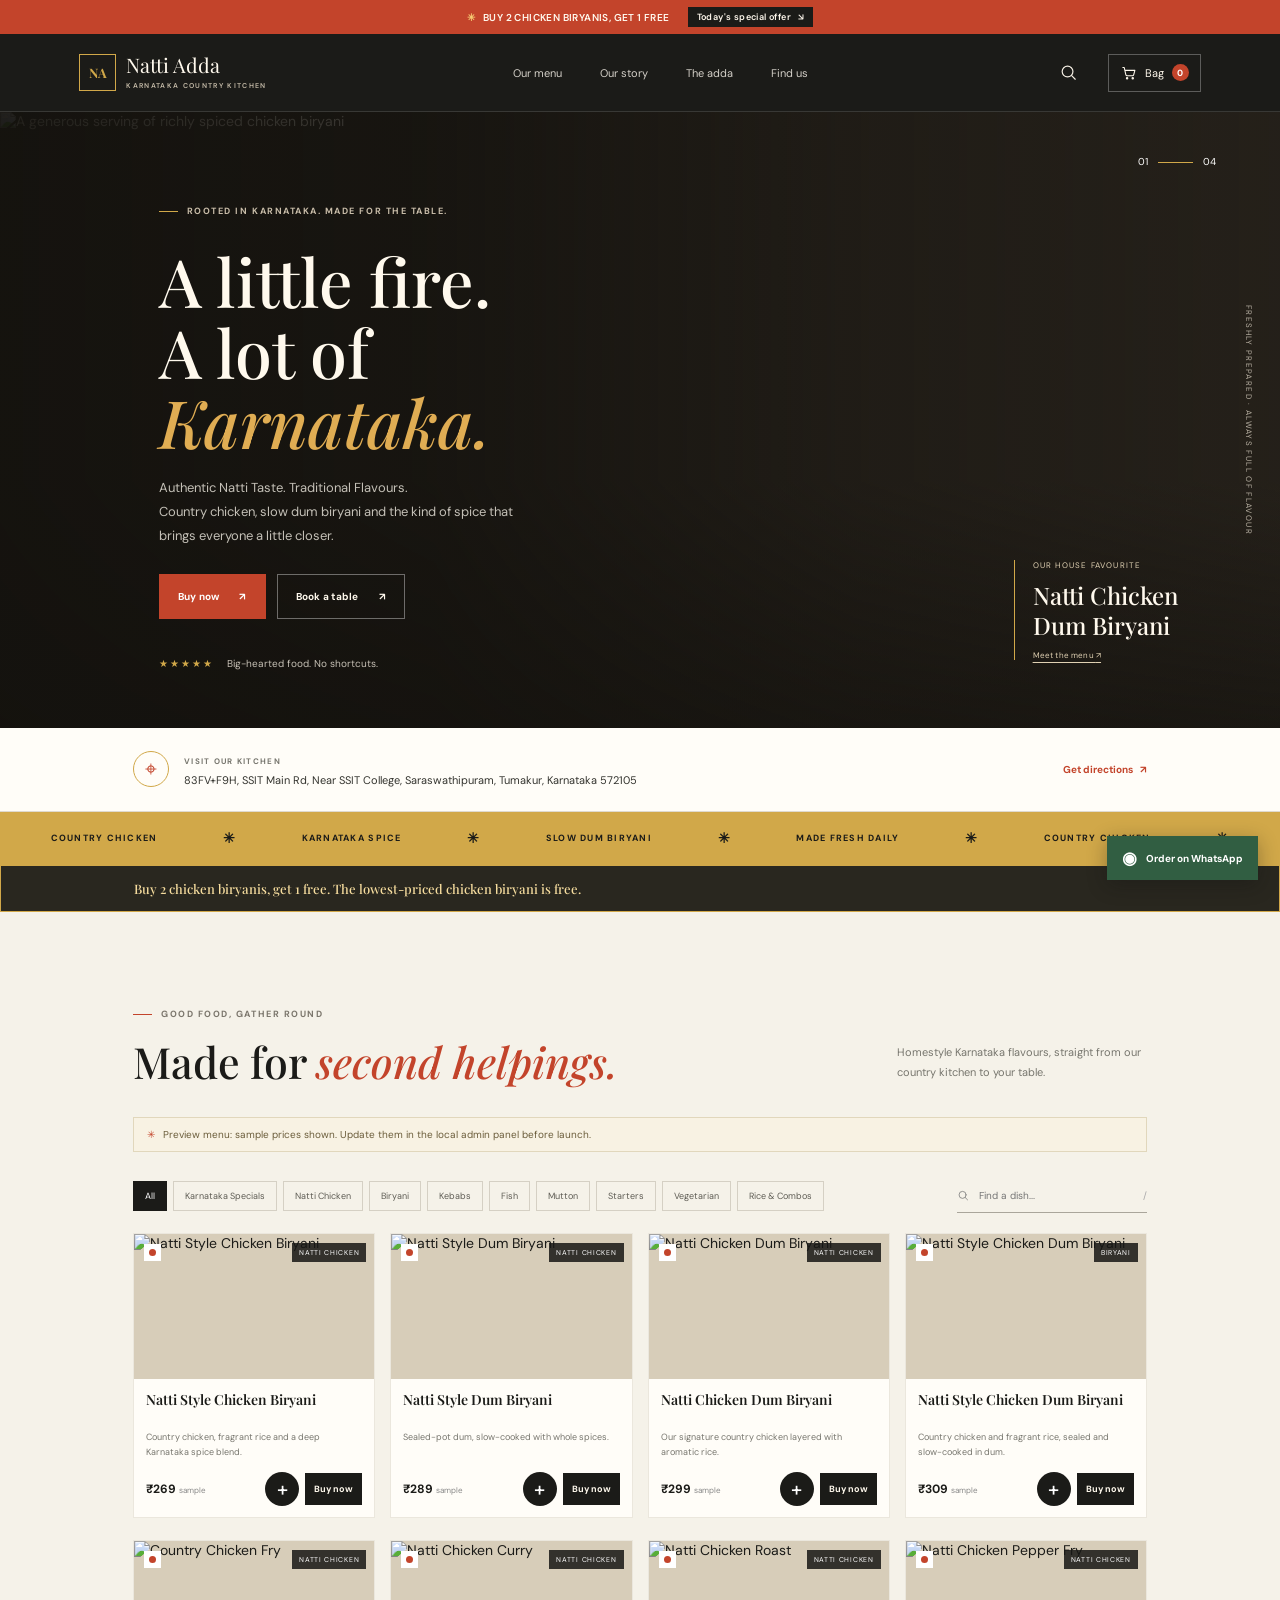
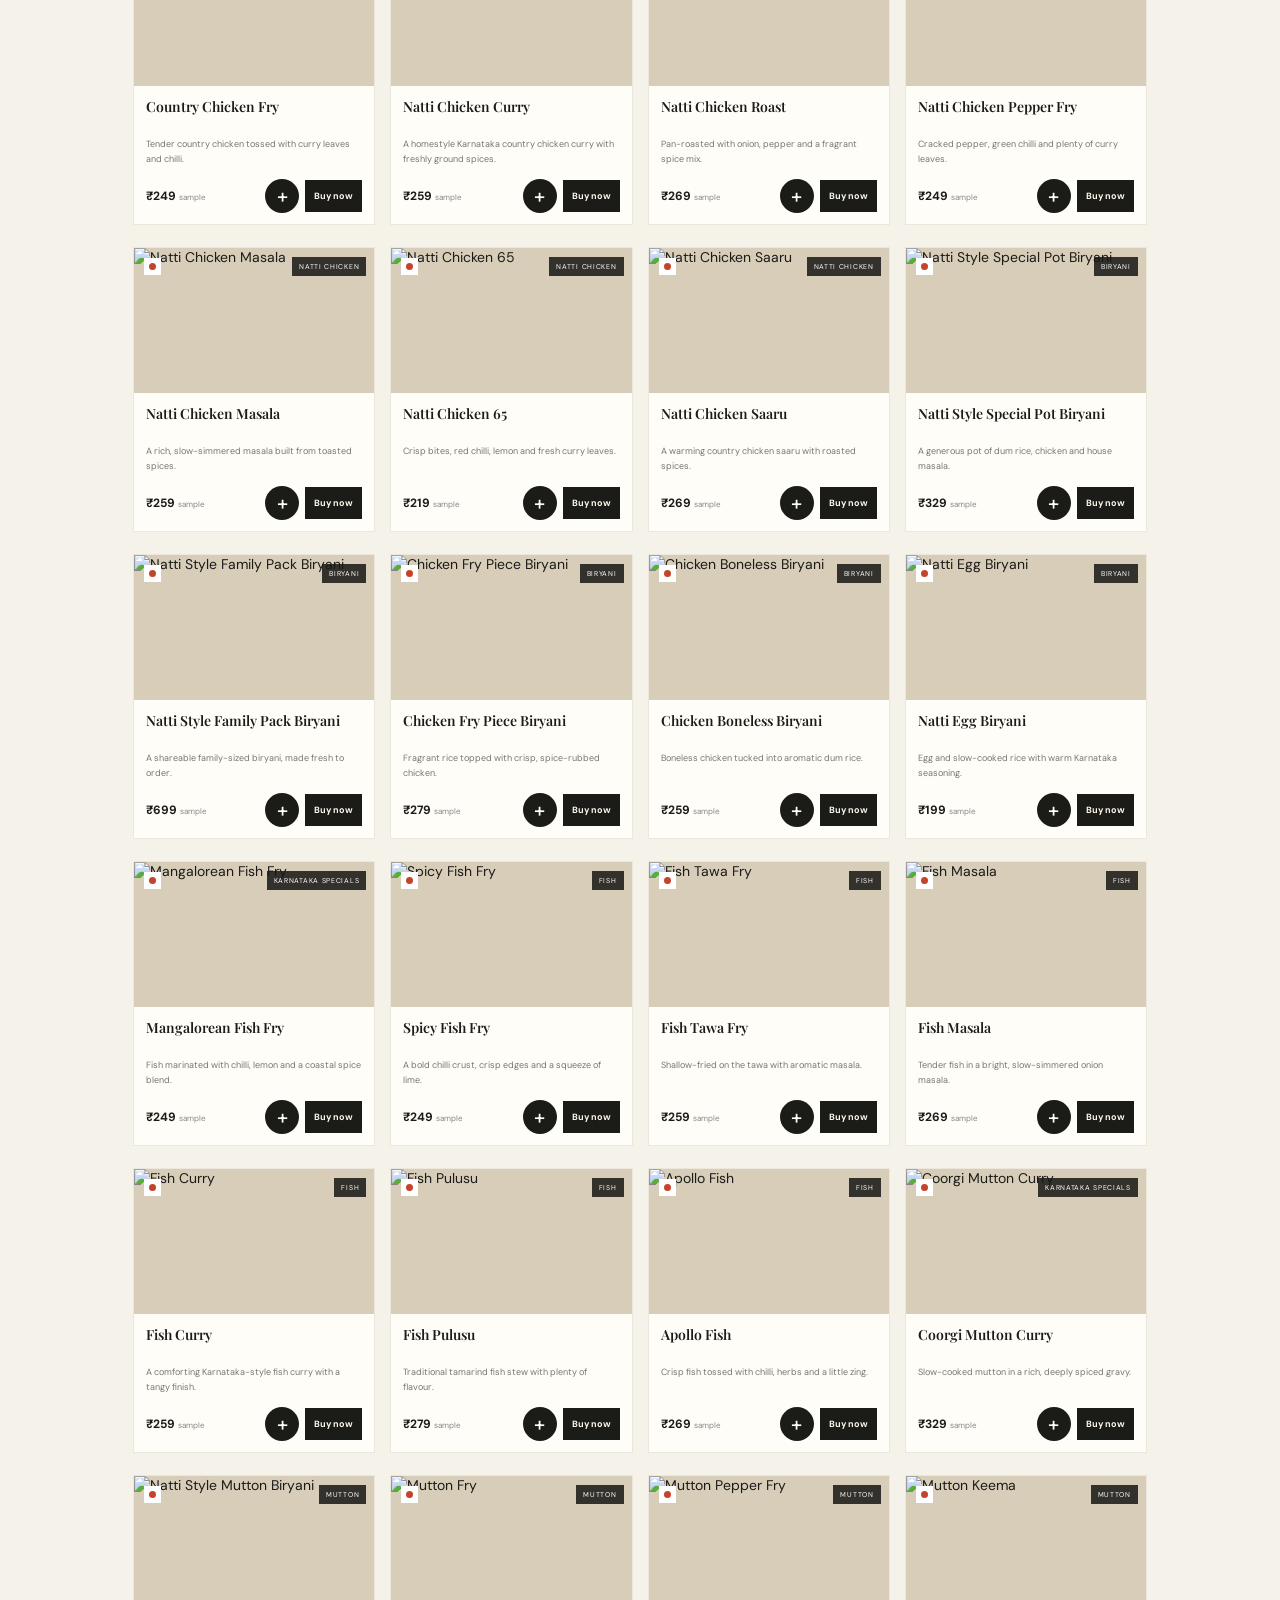
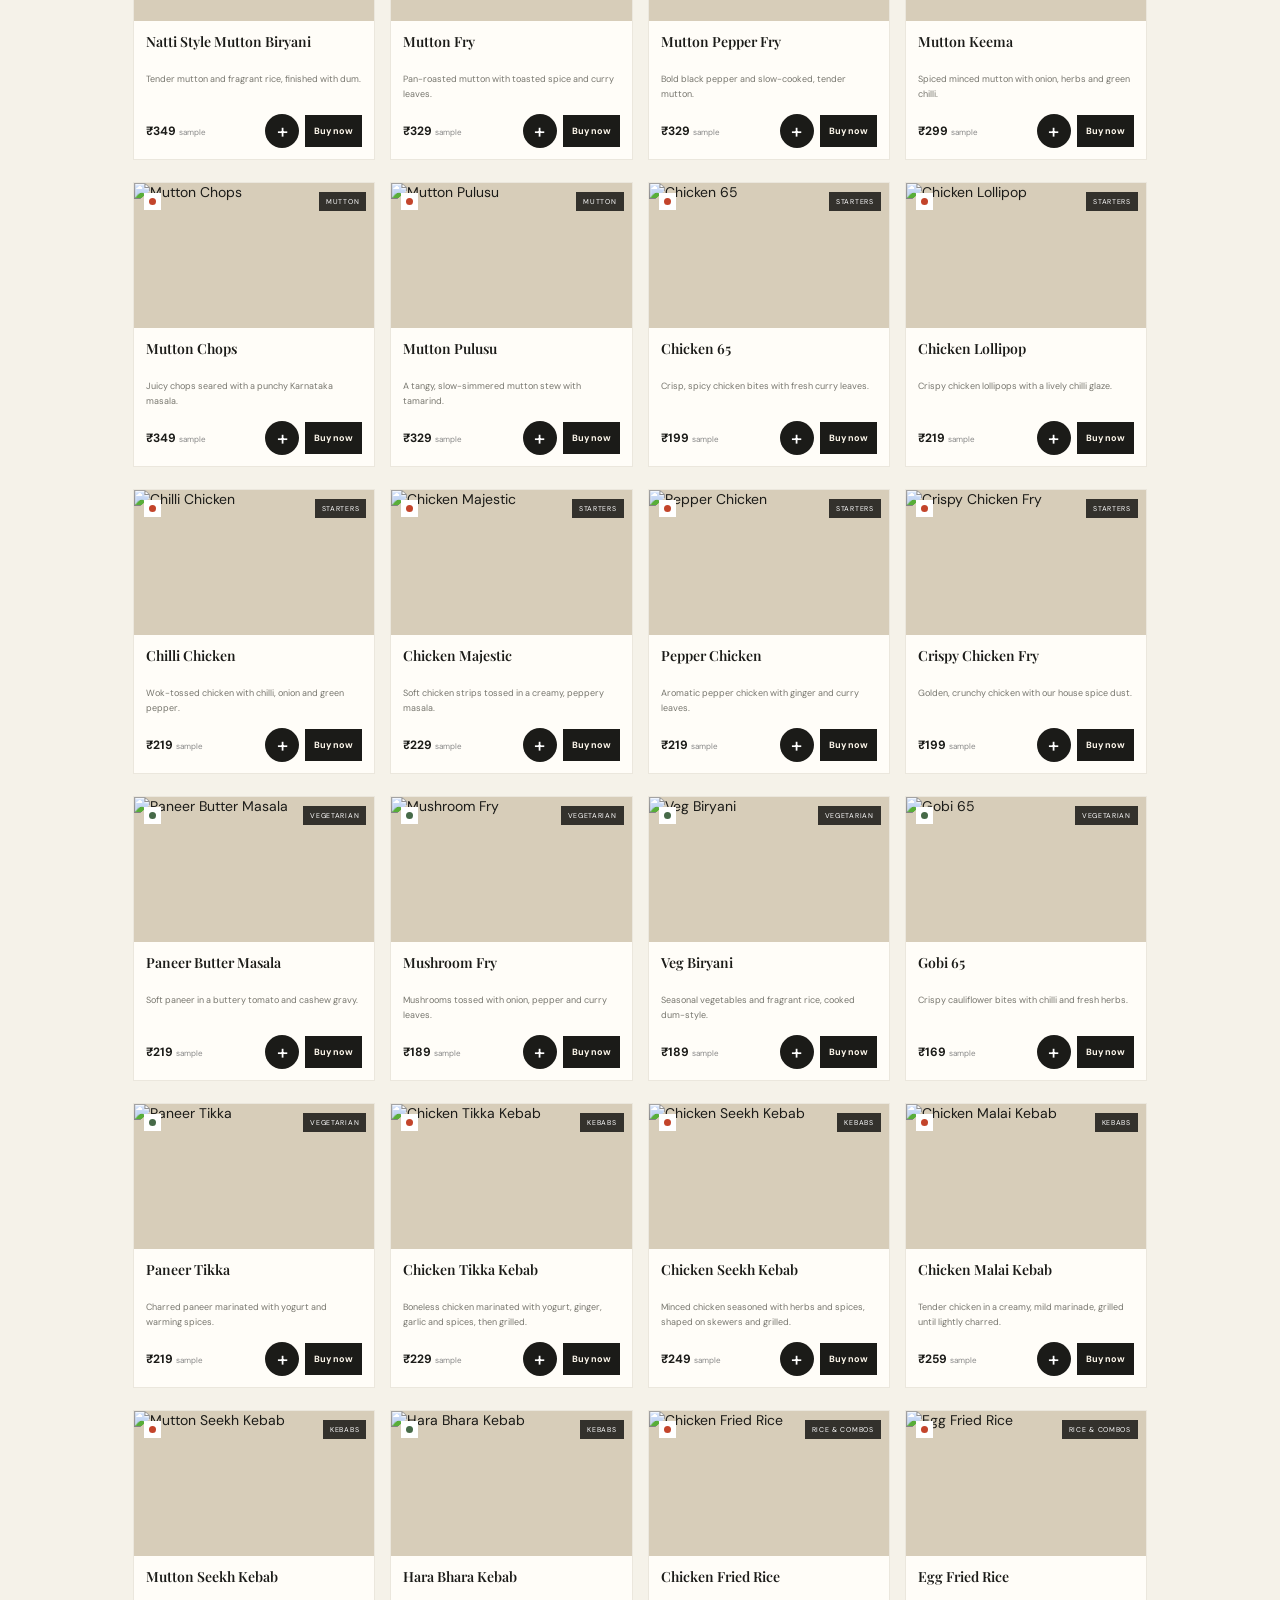
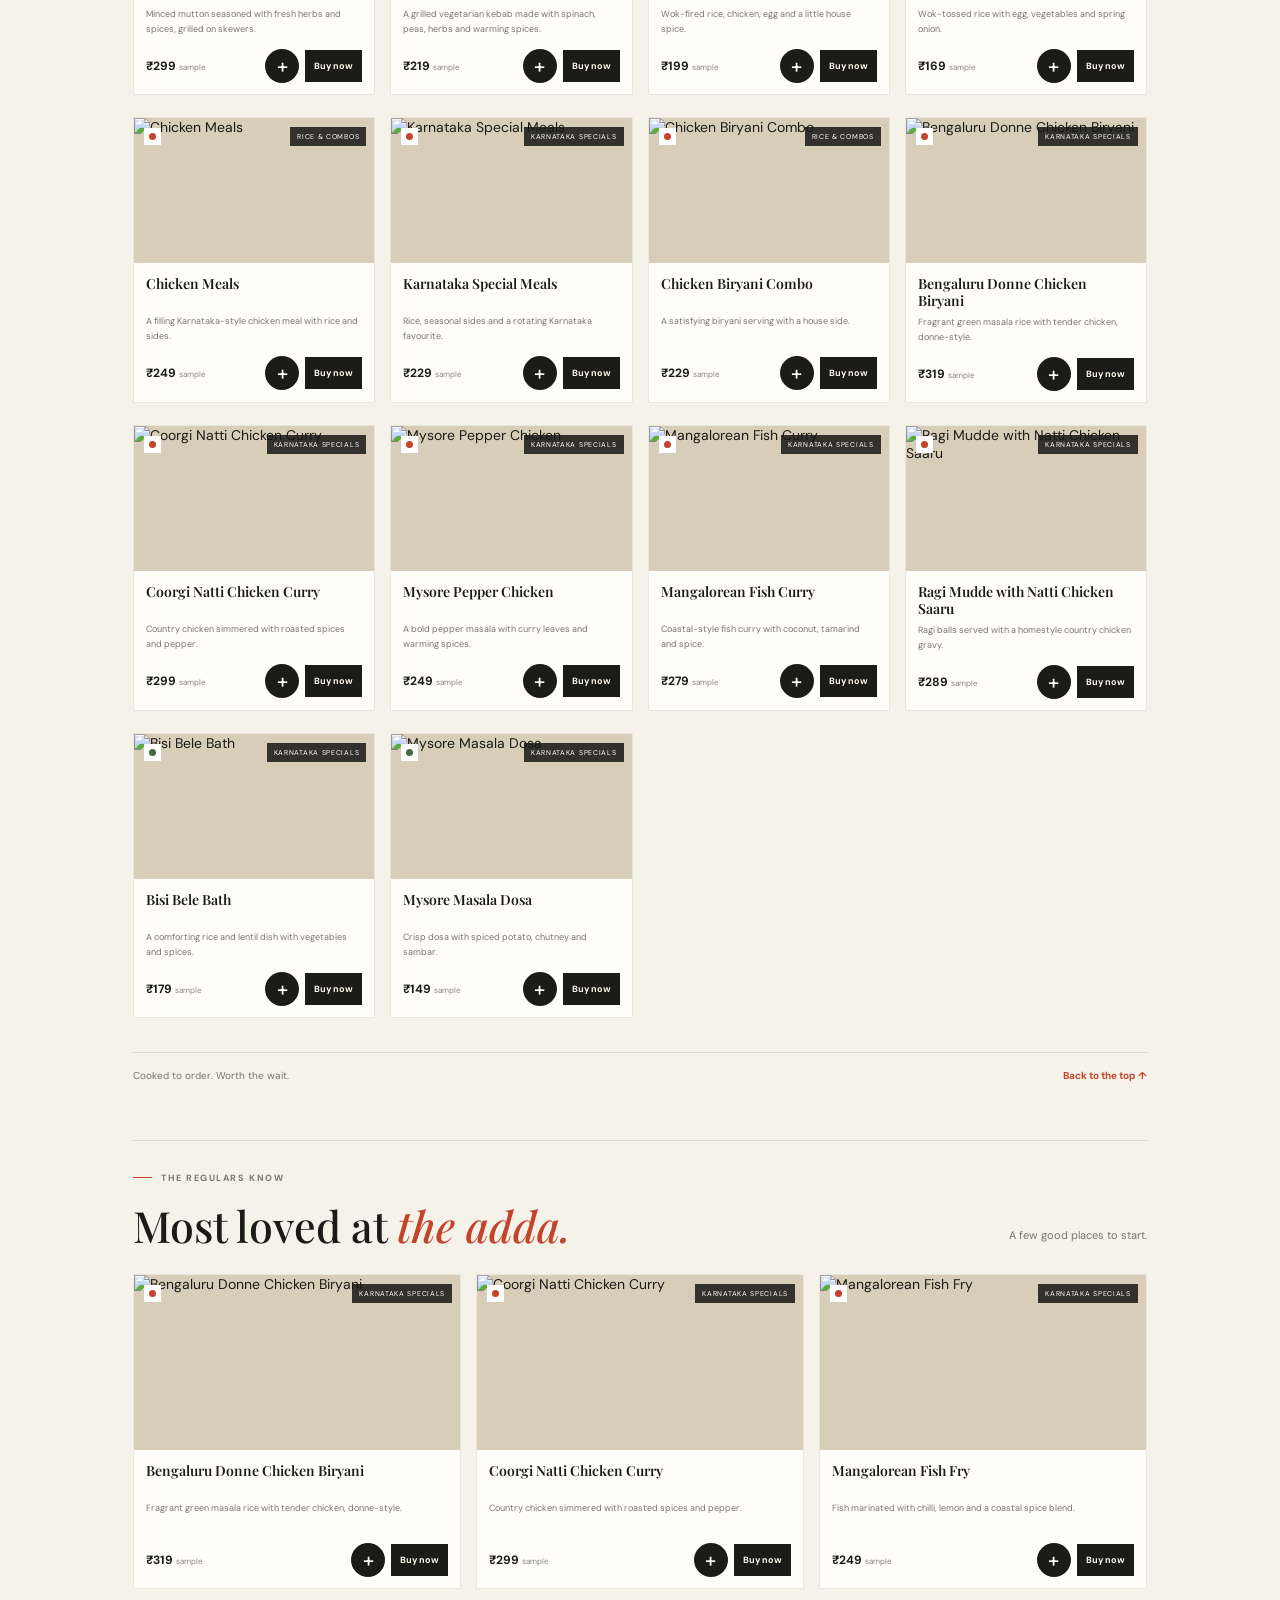
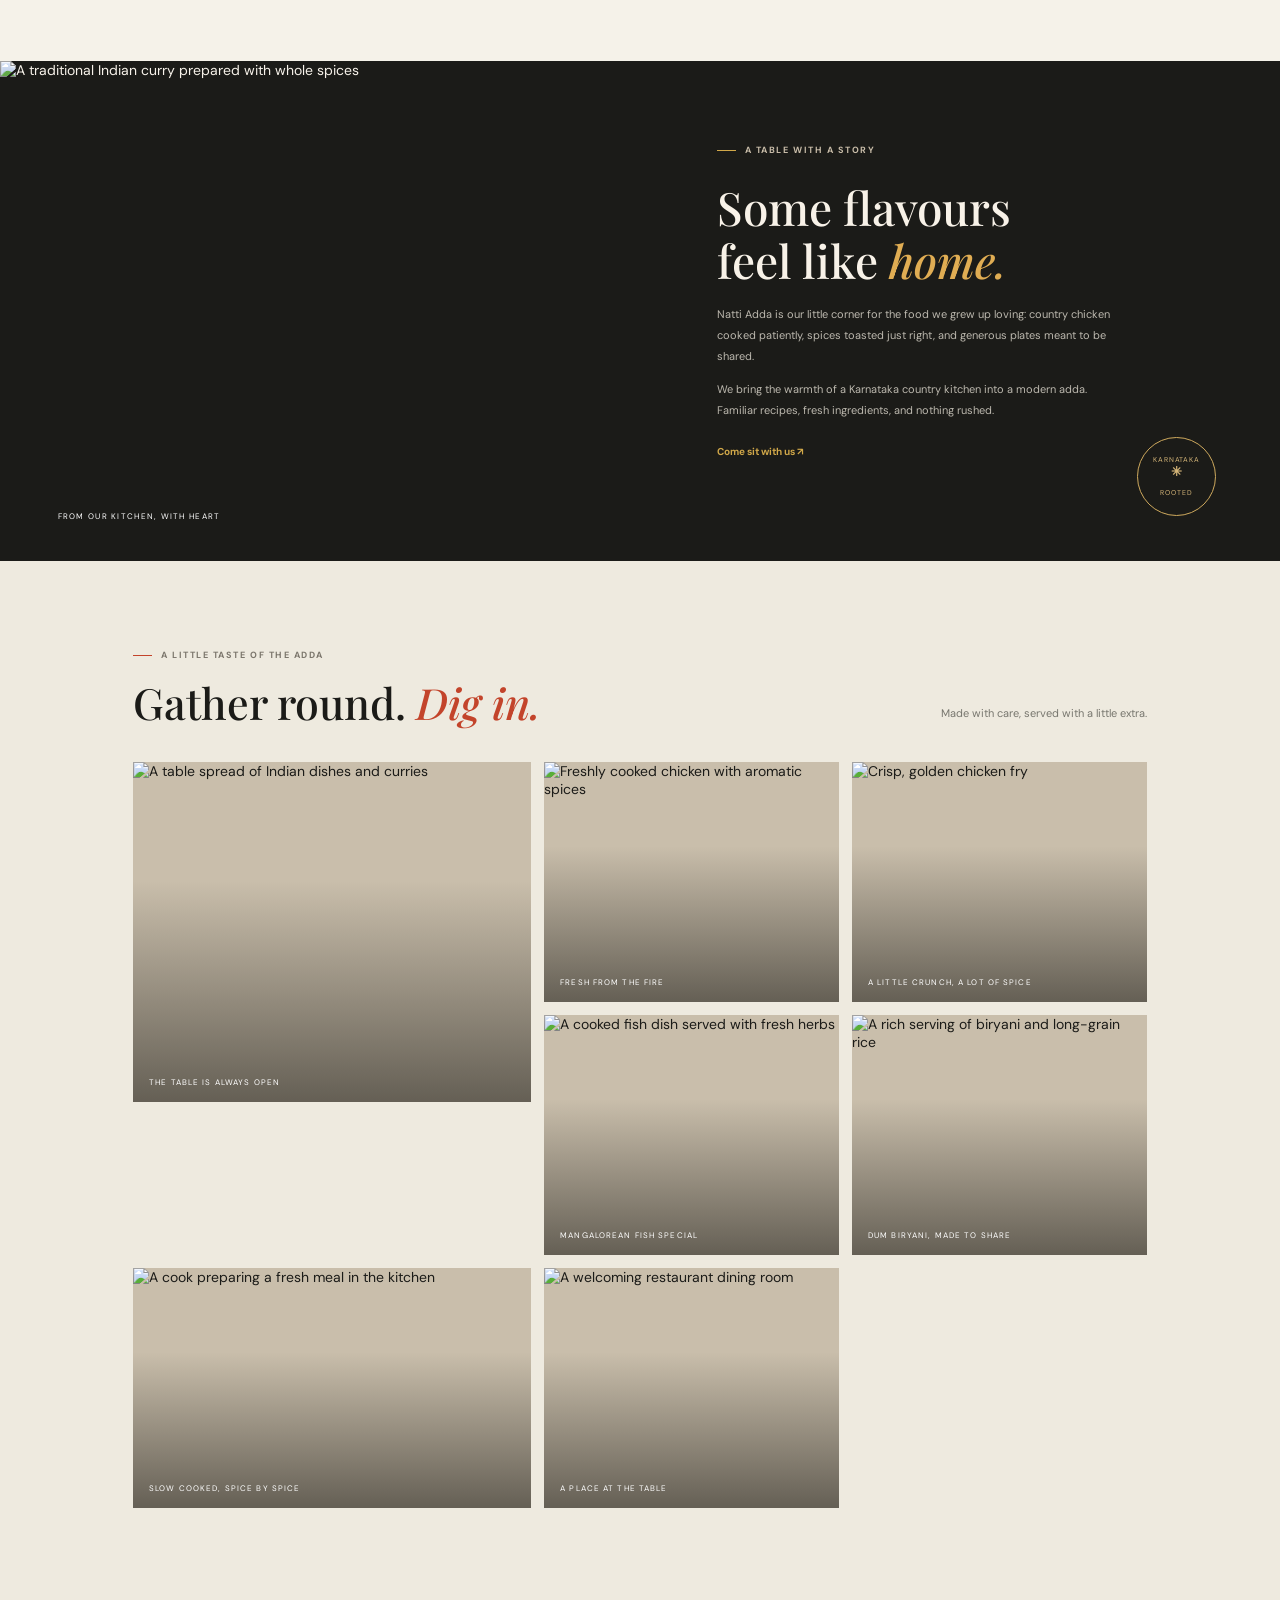
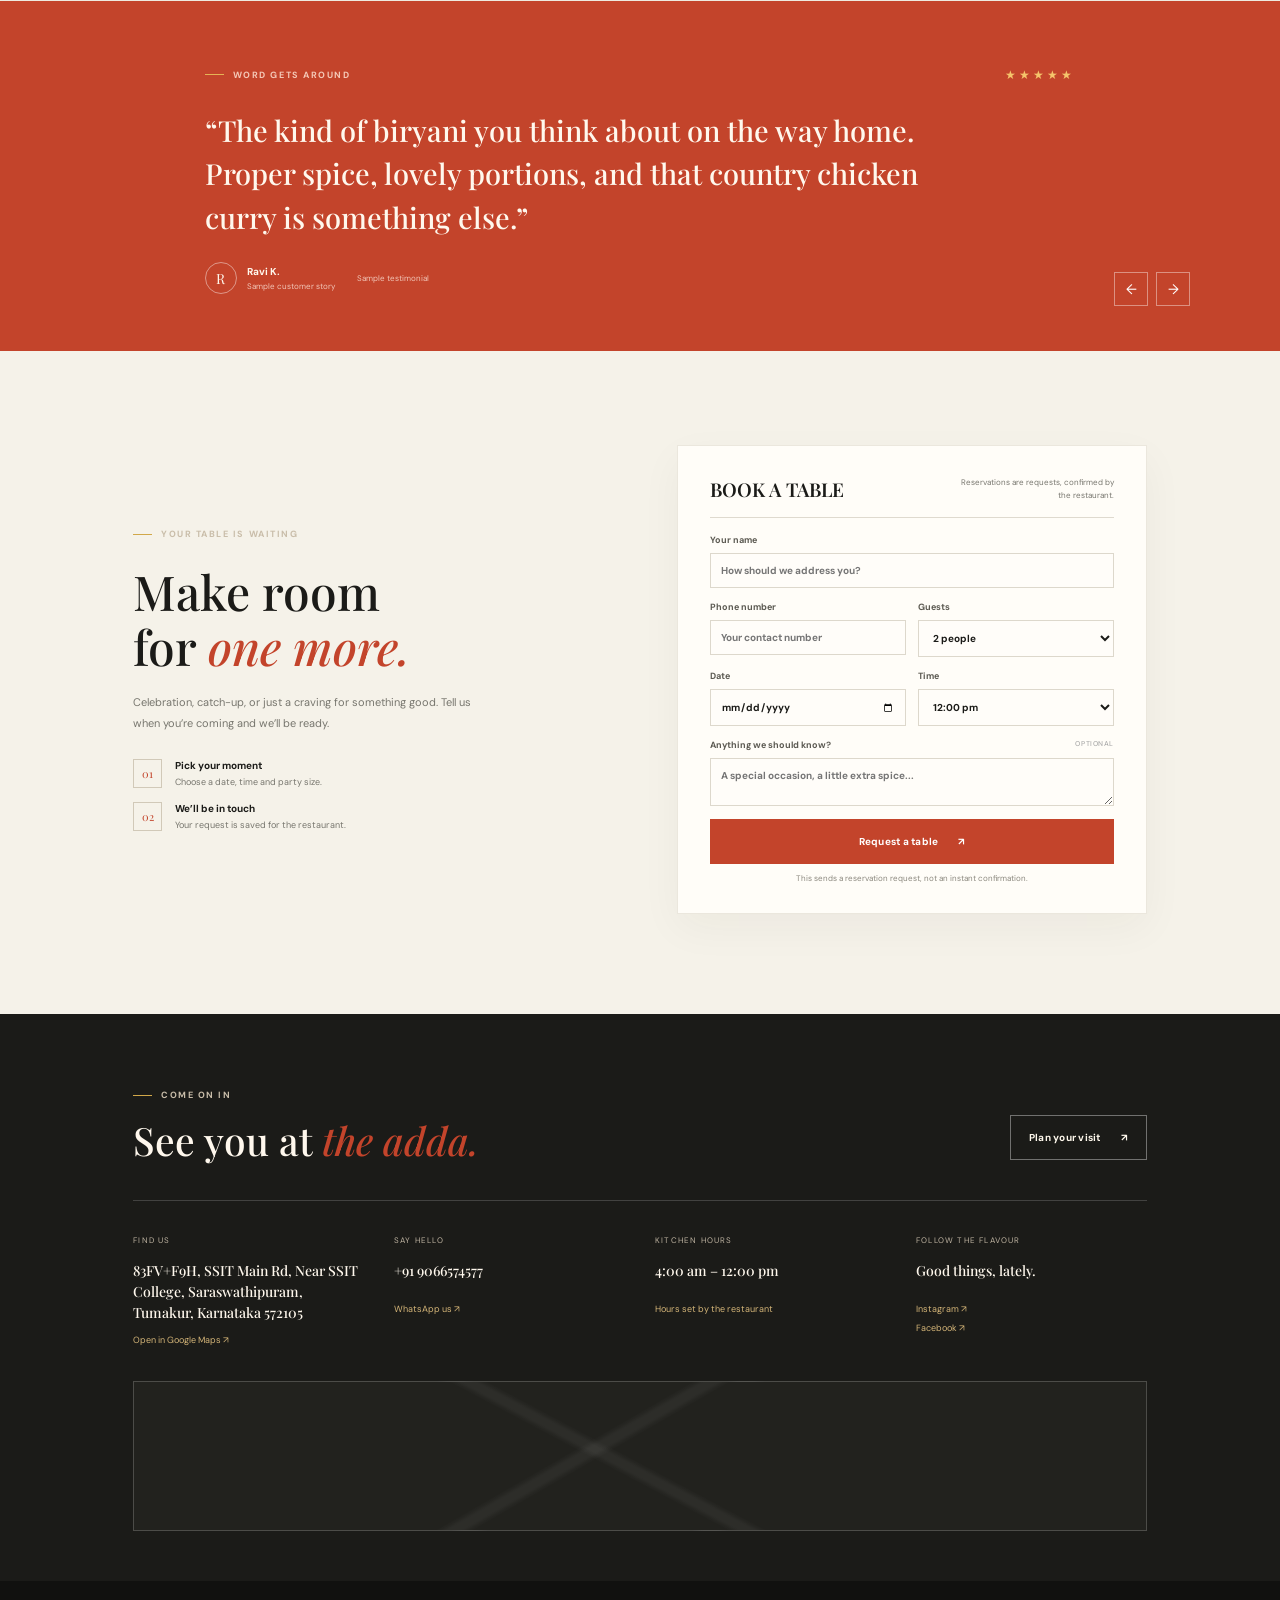
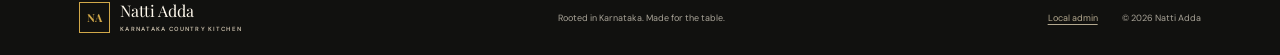
==== commit 5e9e6b51: "Sync nested site files Keep the duplicate natti directory aligned with the root GitHub Pages site." ====
--- a/natti/index.html
+++ b/natti/index.html
@@ -26,6 +26,7 @@
       <div class="hero-visual"><img src="https://images.unsplash.com/photo-1631515243349-e0cb75fb8d3a?auto=format&fit=crop&w=1500&q=88" alt="A generous serving of richly spiced chicken biryani" fetchpriority="high"><div class="hero-image-shade"></div><div class="hero-stamp"><span>OUR HOUSE FAVOURITE</span><strong>Natti Chicken<br>Dum Biryani</strong><a href="#menu">Meet the menu <span aria-hidden="true">↗</span></a></div><div class="hero-image-index">01 <span></span> 04</div></div>
       <div class="hero-side-note">FRESHLY PREPARED · ALWAYS FULL OF FLAVOUR</div>
     </section>
+    <div class="location-strip"><span class="location-mark" aria-hidden="true">⌖</span><div><span class="location-label">VISIT OUR KITCHEN</span><p class="location-address" data-contact="address">83FV+F9H, SSIT Main Rd, Near SSIT College, Saraswathipuram, Tumakur, Karnataka 572105</p></div><a class="location-link map-link" href="https://maps.google.com/?q=83FV%2BF9H%2C%20SSIT%20Main%20Rd%2C%20Near%20SSIT%20College%2C%20Saraswathipuram%2C%20Tumakur%2C%20Karnataka%20572105" target="_blank" rel="noreferrer">Get directions <span aria-hidden="true">↗</span></a></div>
     <div class="ticker" aria-label="Natti Adda specialties"><span>COUNTRY CHICKEN</span><i>✳</i><span>KARNATAKA SPICE</span><i>✳</i><span>SLOW DUM BIRYANI</span><i>✳</i><span>MADE FRESH DAILY</span><i>✳</i><span>COUNTRY CHICKEN</span><i>✳</i></div>
     <section class="menu-section section-pad" id="menu">
       <div class="section-heading"><div><div class="eyebrow eyebrow-dark"><span></span> GOOD FOOD, GATHER ROUND</div><h2>Made for <em>second helpings.</em></h2></div><p>Homestyle Karnataka flavours, straight from our country kitchen to your table.</p></div>
@@ -38,12 +39,12 @@
     <section class="story-section" id="story"><div class="story-image"><img src="https://images.unsplash.com/photo-1603894584373-5ac82b2ae398?auto=format&fit=crop&w=1200&q=85" alt="A traditional Indian curry prepared with whole spices" loading="lazy"><span class="image-caption">FROM OUR KITCHEN, WITH HEART</span></div><div class="story-copy"><div class="eyebrow"><span></span> A TABLE WITH A STORY</div><h2>Some flavours<br>feel like <em>home.</em></h2><p>Natti Adda is our little corner for the food we grew up loving: country chicken cooked patiently, spices toasted just right, and generous plates meant to be shared.</p><p>We bring the warmth of a Karnataka country kitchen into a modern adda. Familiar recipes, fresh ingredients, and nothing rushed.</p><a href="#reserve" class="text-link text-link-light">Come sit with us <span aria-hidden="true">↗</span></a><div class="story-seal">KARNATAKA<br><b>✳</b><br>ROOTED</div></div></section>
     <section class="gallery-section section-pad" id="gallery"><div class="section-heading"><div><div class="eyebrow eyebrow-dark"><span></span> A LITTLE TASTE OF THE ADDA</div><h2>Gather round. <em>Dig in.</em></h2></div><p>Made with care, served with a little extra.</p></div><div class="gallery-grid"><figure class="gallery-large"><img src="https://images.unsplash.com/photo-1565557623262-b51c2513a641?auto=format&fit=crop&w=1300&q=85" alt="A table spread of Indian dishes and curries" loading="lazy"><figcaption>THE TABLE IS ALWAYS OPEN</figcaption></figure><figure><img src="https://images.unsplash.com/photo-1603133872878-684f208fb84b?auto=format&fit=crop&w=850&q=85" alt="Freshly cooked chicken with aromatic spices" loading="lazy"><figcaption>FRESH FROM THE FIRE</figcaption></figure><figure><img src="https://images.unsplash.com/photo-1626082927389-6cd097cdc6ec?auto=format&fit=crop&w=850&q=85" alt="Crisp, golden chicken fry" loading="lazy"><figcaption>A LITTLE CRUNCH, A LOT OF SPICE</figcaption></figure></div></section>
     <section class="review-section"><div class="review-top"><div class="eyebrow"><span></span> WORD GETS AROUND</div><span class="review-stars">★★★★★</span></div><blockquote>“The kind of biryani you think about on the way home. Proper spice, lovely portions, and that country chicken curry is something else.”</blockquote><div class="review-credit"><span class="review-avatar">R</span><span><b>Ravi K.</b><small>A happy table, Hyderabad</small></span><span class="review-disclaimer">Sample testimonial</span></div><div class="review-arrows"><button class="icon-button" aria-label="Previous review">←</button><button class="icon-button" aria-label="Next review">→</button></div></section>
-    <section class="reserve-section section-pad" id="reserve"><div class="reserve-copy"><div class="eyebrow"><span></span> YOUR TABLE IS WAITING</div><h2>Make room<br>for <em>one more.</em></h2><p>Celebration, catch-up, or just a craving for something good. Tell us when you’re coming and we’ll be ready.</p><div class="reserve-detail"><span>01</span><div><b>Pick your moment</b><small>Choose a date, time and party size.</small></div></div><div class="reserve-detail"><span>02</span><div><b>We’ll be in touch</b><small>Your request is saved for the restaurant.</small></div></div></div><form class="reserve-form" id="reservation-form"><div class="form-title"><span>BOOK A TABLE</span><small>Reservations are requests, confirmed by the restaurant.</small></div><label>Your name<input name="name" required maxlength="80" placeholder="How should we address you?"></label><div class="form-row"><label>Phone number<input name="phone" required type="tel" autocomplete="tel" pattern="[0-9+()\-\s]{7,20}" placeholder="Your contact number"></label><label>Guests<select name="guests" required><option value="2">2 people</option><option value="1">1 person</option><option value="3">3 people</option><option value="4">4 people</option><option value="5">5 people</option><option value="6">6 people</option><option value="7">7 people</option><option value="8">8 people</option></select></label></div><div class="form-row"><label>Date<input name="date" type="date" required></label><label>Time<select name="time" required><option value="12:00">12:00 pm</option><option value="12:30">12:30 pm</option><option value="13:00">1:00 pm</option><option value="13:30">1:30 pm</option><option value="19:00">7:00 pm</option><option value="19:30">7:30 pm</option><option value="20:00">8:00 pm</option><option value="20:30">8:30 pm</option></select></label></div><label>Anything we should know? <span class="optional">OPTIONAL</span><textarea name="note" rows="2" maxlength="240" placeholder="A special occasion, a little extra spice..."></textarea></label><button class="button button-red button-full" type="submit">Request a table <span aria-hidden="true">↗</span></button><p class="form-footnote">This sends a reservation request, not an instant confirmation.</p></form></section>
+    <section class="reserve-section section-pad" id="reserve"><div class="reserve-copy"><div class="eyebrow"><span></span> YOUR TABLE IS WAITING</div><h2>Make room<br>for <em>one more.</em></h2><p>Celebration, catch-up, or just a craving for something good. Tell us when you’re coming and we’ll be ready.</p><div class="reserve-detail"><span>01</span><div><b>Pick your moment</b><small>Choose a date, time and party size.</small></div></div><div class="reserve-detail"><span>02</span><div><b>We’ll be in touch</b><small>Your request is saved for the restaurant.</small></div></div></div><form class="reserve-form" id="reservation-form"><div class="form-title"><span>BOOK A TABLE</span><small>Reservations are requests, confirmed by the restaurant.</small></div><label>Your name<input name="name" required maxlength="80" placeholder="How should we address you?"></label><div class="form-row"><label>Phone number<input name="phone" required type="tel" autocomplete="tel" pattern="\+?[0-9]+(?:[ \x2d][0-9]+)*" placeholder="Your contact number"></label><label>Guests<select name="guests" required><option value="2">2 people</option><option value="1">1 person</option><option value="3">3 people</option><option value="4">4 people</option><option value="5">5 people</option><option value="6">6 people</option><option value="7">7 people</option><option value="8">8 people</option></select></label></div><div class="form-row"><label>Date<input name="date" type="date" required></label><label>Time<select name="time" required><option value="12:00">12:00 pm</option><option value="12:30">12:30 pm</option><option value="13:00">1:00 pm</option><option value="13:30">1:30 pm</option><option value="19:00">7:00 pm</option><option value="19:30">7:30 pm</option><option value="20:00">8:00 pm</option><option value="20:30">8:30 pm</option></select></label></div><label>Anything we should know? <span class="optional">OPTIONAL</span><textarea name="note" rows="2" maxlength="240" placeholder="A special occasion, a little extra spice..."></textarea></label><button class="button button-red button-full" type="submit">Request a table <span aria-hidden="true">↗</span></button><p class="form-footnote">This sends a reservation request, not an instant confirmation.</p></form></section>
     <section class="contact-section" id="contact"><div class="contact-top"><div><div class="eyebrow"><span></span> COME ON IN</div><h2>See you at <em>the adda.</em></h2></div><a class="button button-line" href="#reserve">Plan your visit <span aria-hidden="true">↗</span></a></div><div class="contact-grid"><div><span class="contact-label">FIND US</span><p class="contact-value" data-contact="address">83FV+F9H, SSIT Main Rd, Near SSIT College, Saraswathipuram, Tumakur, Karnataka 572105</p><a class="contact-link map-link" href="https://maps.google.com/?q=83FV%2BF9H%2C%20SSIT%20Main%20Rd%2C%20Near%20SSIT%20College%2C%20Saraswathipuram%2C%20Tumakur%2C%20Karnataka%20572105" target="_blank" rel="noreferrer">Open in Google Maps ↗</a></div><div><span class="contact-label">SAY HELLO</span><p class="contact-value" data-contact="phone">Add your phone in Admin</p><a class="contact-link whatsapp-link" href="https://wa.me/?text=Hello%20Natti%20Adda" target="_blank" rel="noreferrer">WhatsApp us ↗</a></div><div><span class="contact-label">KITCHEN HOURS</span><p class="contact-value" data-contact="hours">4:00 am – 12:00 pm</p><span class="contact-link">Hours set by the restaurant</span></div><div><span class="contact-label">FOLLOW THE FLAVOUR</span><p class="contact-value">Good things, lately.</p><a class="contact-link instagram-link" href="https://instagram.com/" target="_blank" rel="noreferrer">Instagram ↗</a></div></div><div class="map-placeholder"><div class="map-pin">✳</div><span>MAP LOCATION SET BY THE RESTAURANT</span><a class="map-link" href="https://maps.google.com/?q=83FV%2BF9H%2C%20SSIT%20Main%20Rd%2C%20Near%20SSIT%20College%2C%20Saraswathipuram%2C%20Tumakur%2C%20Karnataka%20572105" target="_blank" rel="noreferrer">Find Natti Adda on Google Maps ↗</a></div></section>
   </main>
   <footer class="site-footer"><a class="brand brand-footer" href="#home"><span class="brand-mark">NA</span><span class="brand-name">Natti Adda<small>KARNATAKA COUNTRY KITCHEN</small></span></a><span>Rooted in Karnataka. Made for the table.</span><div><button class="admin-open" type="button">Local admin</button><span>© <span id="year"></span> Natti Adda</span></div></footer>
   <a class="floating-whatsapp" href="https://wa.me/?text=Hello%20Natti%20Adda%2C%20I%27d%20like%20to%20order." target="_blank" rel="noreferrer" aria-label="Start an order on WhatsApp"><span class="wa-icon">◉</span><span>Order on WhatsApp</span></a>
-  <div class="drawer-scrim" hidden></div><aside class="cart-drawer" aria-label="Your order" aria-hidden="true"><div class="drawer-header"><div><span class="eyebrow eyebrow-dark"><span></span> YOUR ORDER</span><h2>Your bag <span class="drawer-count">(0)</span></h2></div><button class="icon-button cart-close" aria-label="Close cart">×</button></div><div class="cart-items"></div><div class="cart-empty"><span>✳</span><b>Your table is waiting.</b><p>Add something delicious from the menu.</p><button class="text-link browse-menu">Browse the menu ↗</button></div><form id="checkout-form" class="checkout-form"><div class="cart-totals"><div class="cart-total cart-subtotal"><span>Subtotal</span><strong>₹0</strong></div><div class="cart-discount" hidden><span>Buy 2, get 1 free</span><strong>−₹0</strong></div><div class="cart-total cart-grand-total"><span>Total</span><strong>₹0</strong></div></div><p class="checkout-note">Buy 2 menu items, get the lowest-priced one free. Delivery fees, if any, are confirmed by the restaurant.</p><label>Your name<input name="name" required maxlength="80" placeholder="Name for the order"></label><label>Phone number<input name="phone" required type="tel" pattern="[0-9+()\-\s]{7,20}" placeholder="Your contact number"></label><label>Delivery address<textarea name="address" required rows="2" maxlength="300" placeholder="Where should we bring it?"></textarea></label><button class="button button-red button-full checkout-submit" type="submit">Continue on WhatsApp <span aria-hidden="true">↗</span></button><small class="checkout-footnote">WhatsApp opens a message for you to send to the restaurant.</small></form></aside>
+  <div class="drawer-scrim" hidden></div><aside class="cart-drawer" aria-label="Your order" aria-hidden="true"><div class="drawer-header"><div><span class="eyebrow eyebrow-dark"><span></span> YOUR ORDER</span><h2>Your bag <span class="drawer-count">(0)</span></h2></div><button class="icon-button cart-close" aria-label="Close cart">×</button></div><div class="cart-items"></div><div class="cart-empty"><span>✳</span><b>Your table is waiting.</b><p>Add something delicious from the menu.</p><button class="text-link browse-menu">Browse the menu ↗</button></div><form id="checkout-form" class="checkout-form"><div class="cart-totals"><div class="cart-total cart-subtotal"><span>Subtotal</span><strong>₹0</strong></div><div class="cart-discount" hidden><span>Buy 2, get 1 free</span><strong>−₹0</strong></div><div class="cart-total cart-grand-total"><span>Total</span><strong>₹0</strong></div></div><p class="checkout-note">Buy 2 menu items, get the lowest-priced one free. Delivery fees, if any, are confirmed by the restaurant.</p><label>Your name<input name="name" required maxlength="80" placeholder="Name for the order"></label><label>Phone number<input name="phone" required type="tel" pattern="\+?[0-9]+(?:[ \x2d][0-9]+)*" placeholder="Your contact number"></label><label>Delivery address<textarea name="address" required rows="2" maxlength="300" placeholder="Where should we bring it?"></textarea></label><button class="button button-red button-full checkout-submit" type="submit">Place order on WhatsApp <span aria-hidden="true">↗</span></button><small class="checkout-footnote">WhatsApp opens a message for you to send to place the order.</small></form></aside>
   <dialog class="admin-dialog"><div class="admin-header"><div><span class="eyebrow eyebrow-dark"><span></span> RESTAURANT TOOLS</span><h2>Local admin</h2><p class="admin-owner">Admin: Prajwal</p></div><button class="icon-button admin-close" aria-label="Close admin">×</button></div><div class="admin-warning"><b>Browser preview only.</b> This panel is not secured, changes stay on this device, and there is no shared database. Connect a backend and authentication before using for business.</div><div class="admin-tabs" role="tablist"><button class="admin-tab is-active" data-admin-tab="menu" role="tab">Menu</button><button class="admin-tab" data-admin-tab="orders" role="tab">Orders</button><button class="admin-tab" data-admin-tab="reservations" role="tab">Reservations</button><button class="admin-tab" data-admin-tab="settings" role="tab">Restaurant</button></div><div class="admin-content"></div></dialog>
   <div class="toast" role="status" aria-live="polite"></div>
 </body>
--- a/natti/styles.css
+++ b/natti/styles.css
@@ -6,7 +6,8 @@
 @media(prefers-reduced-motion:reduce){*,*::before,*::after{scroll-behavior:auto!important;animation-duration:.01ms!important;animation-iteration-count:1!important;transition-duration:.01ms!important}}
 
 .best-sellers{margin-top:58px;padding-top:31px;border-top:1px solid var(--line)}.featured-grid{display:grid;grid-template-columns:repeat(3,minmax(0,1fr));gap:15px;margin-top:24px}.featured-grid .dish-image{height:175px}.offer-banner{margin-bottom:20px;padding:13px 15px;border:1px solid #d1a849;color:#f5dc9e;background:#29271f;font:500 15px var(--font-display)}.map-placeholder{position:relative;overflow:hidden;padding:0}.map-placeholder iframe{position:absolute;inset:0;width:100%;height:100%;border:0;filter:saturate(.72)}.facebook-link{display:block;width:max-content;margin-top:6px}
-@media(max-width:720px){.best-sellers{margin-top:43px;padding-top:23px}.featured-grid{grid-template-columns:repeat(2,minmax(0,1fr));gap:10px}.featured-grid .dish-image{height:clamp(112px,36vw,190px)}.featured-grid .dish-card:last-child:nth-child(odd){grid-column:span 2}.offer-banner{font-size:13px}.map-placeholder{height:160px}}
+@media(max-width:720px){.best-sellers{margin-top:43px;padding-top:23px}.featured-grid{grid-template-columns:repeat(2,minmax(0,1fr));gap:10px}.featured-grid .dish-image{height:clamp(112px,36vw,190px)}.featured-grid .dish-card:last-child:nth-child(odd){grid-column:span 2}.offer-banner{font-size:13px}.map-placeholder{height:160px}.location-strip{align-items:flex-start;gap:10px;padding:14px 6%}.location-mark{width:30px;height:30px;font-size:18px}.location-address{font-size:10px}.location-link{align-self:center;font-size:9px;white-space:nowrap}}
+@media(max-width:420px){.location-strip{flex-wrap:wrap}.location-link{margin-left:40px}.dish-actions{gap:4px}.dish-card .add-button{width:30px;min-width:30px;height:30px}.dish-card .buy-button{padding:0 7px;font-size:8px}}
 .cart-totals{display:grid;gap:7px}.cart-discount{display:flex;justify-content:space-between;color:var(--green);font-size:10px;font-weight:600}.cart-discount[hidden]{display:none}.cart-grand-total{padding-top:8px;border-top:1px solid var(--line);font-size:12px;font-weight:700}
 
 .hero{display:block;position:relative;isolation:isolate;overflow:hidden}.hero-copy{position:relative;z-index:2;width:min(650px,58%)}.hero-visual{position:absolute;inset:0;z-index:0;margin:0;min-height:0;background:#29241d}.hero-visual>img{object-position:center 54%}.hero-image-shade{background:linear-gradient(90deg,rgba(20,18,14,.94) 0%,rgba(20,18,14,.83) 34%,rgba(20,18,14,.42) 67%,rgba(20,18,14,.2) 100%),linear-gradient(0deg,rgba(20,18,14,.6),transparent 40%)}.hero-stamp{left:auto;right:8%;bottom:11%;z-index:2}.hero-image-index{top:7%;right:5%;bottom:auto;z-index:2}.hero-side-note{z-index:2}
@@ -14,6 +15,7 @@
 .ticker + .offer-banner{margin:0;padding:13px 10.4%;font-size:13px;line-height:1.5}.ticker + .offer-banner[hidden]{display:none}
 @media(max-width:720px){.ticker + .offer-banner{padding:12px 6%;font-size:11px}}
 .announcement .announcement-button{display:inline-flex;align-items:center;gap:7px;margin-left:10px;padding:4px 9px;background:var(--ink);color:#fff8ed;text-decoration:none;font-size:9px;white-space:nowrap;transition:background .2s}.announcement .announcement-button:hover{background:#393830;color:#f5dc9e}
-.dish-card .add-button{width:auto;min-width:76px;height:32px;padding:0 9px;font-size:9px;font-weight:700;white-space:nowrap}
+.location-strip{min-height:84px;display:flex;align-items:center;gap:15px;padding:15px 10.4%;background:var(--paper);border-bottom:1px solid var(--line)}.location-mark{width:36px;height:36px;flex:none;display:grid;place-items:center;border:1px solid var(--gold);border-radius:50%;color:var(--red);font-size:21px}.location-label{font-size:8px;font-weight:700;letter-spacing:.16em;color:var(--muted)}.location-address{margin:4px 0 0;color:var(--ink-soft);font-size:11px;line-height:1.55}.location-link{display:inline-flex;align-items:center;gap:7px;margin-left:auto;flex:none;color:var(--red);font-size:10px;font-weight:700}.location-link:hover{text-decoration:underline;text-underline-offset:3px}
+.dish-actions{display:flex;align-items:center;gap:6px;flex:none}.dish-card .add-button{width:34px;min-width:34px;height:34px;padding:0;border-radius:50%;font-size:20px;line-height:1;font-weight:500;white-space:nowrap}.dish-card .buy-button{height:32px;padding:0 9px;border:0;background:var(--ink);color:#fff9ed;font-size:9px;font-weight:700;white-space:nowrap;cursor:pointer;transition:background .2s}.dish-card .buy-button:hover{background:var(--red)}.dish-card .buy-button:disabled{background:#8c887f;cursor:not-allowed}
 .dish-card .add-button:hover{background:var(--red)}
 .dish-card .add-button:disabled{background:#8c887f;cursor:not-allowed}
